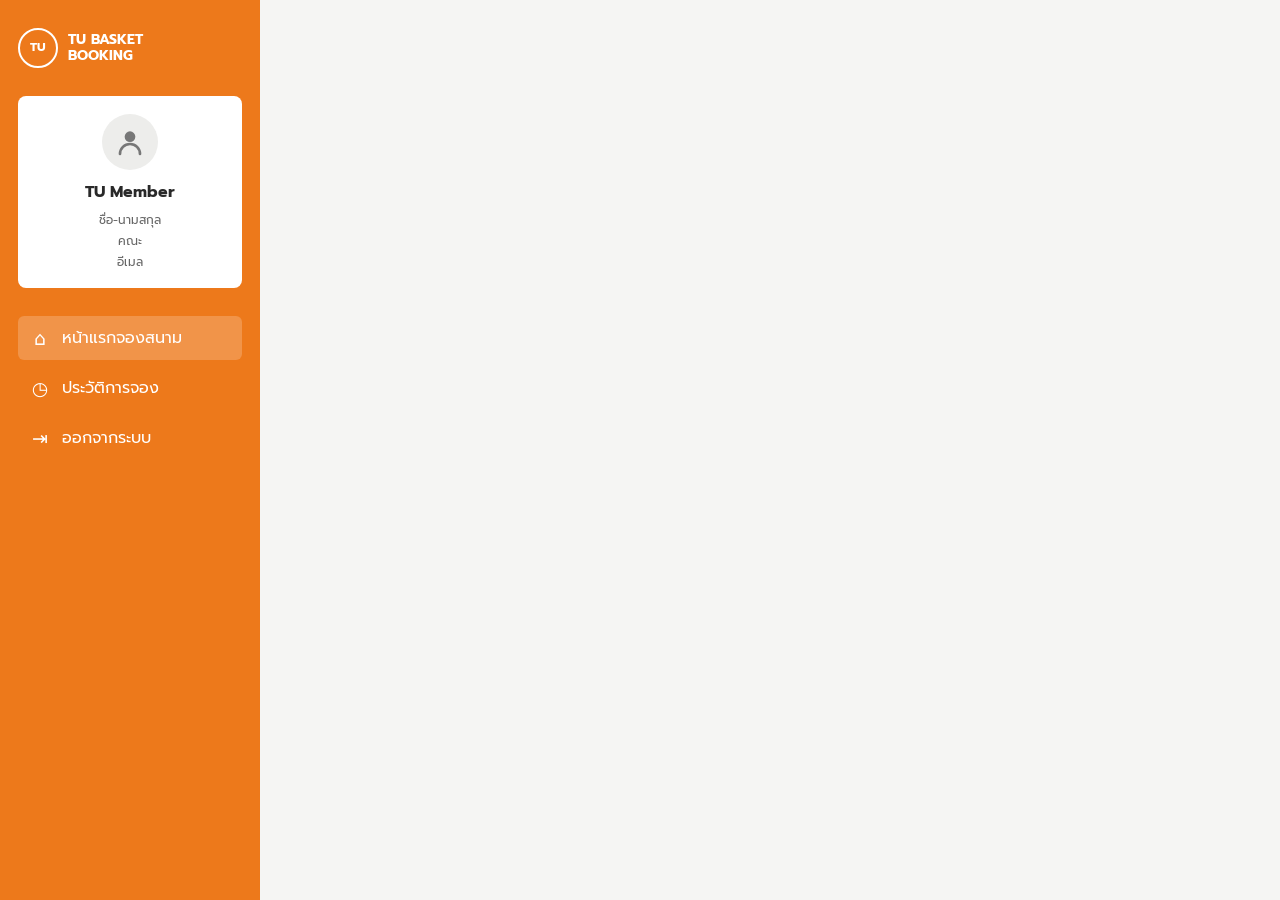
==== html/index.html @ 28d2dff8 "Merge pull request #1 from MunMun06/feature/history-page This adds the booking history page (ประวัติ" ====
<!doctype html>
<html lang="th">

<head>
    <meta charset="utf-8">
    <meta name="viewport" content="width=device-width, initial-scale=1">
    <title>TU Basket Booking</title>
    <link rel="preconnect" href="https://fonts.googleapis.com">
    <link rel="preconnect" href="https://fonts.gstatic.com" crossorigin>
    <link rel="stylesheet" href="https://fonts.googleapis.com/css2?family=Prompt:wght@400;500;600;700&display=swap">
    <link rel="stylesheet" href="../css/style.css">
</head>

<body>
    <div class="app-shell">
        <aside class="sidebar">
            <a class="sidebar-logo" href="index.html" aria-label="TU Basket Booking - หน้าแรก">
                <span class="sidebar-logo-mark" aria-hidden="true">TU</span>
                <span class="sidebar-logo-name">TU BASKET<br>BOOKING</span>
            </a>

            <section class="profile-card" aria-label="โปรไฟล์ผู้ใช้">
                <div class="profile-avatar" aria-hidden="true">
                    <svg viewBox="0 0 24 24" fill="none">
                        <path d="M12 12a4 4 0 1 0 0-8 4 4 0 0 0 0 8Z" fill="currentColor" />
                        <path d="M4.5 21a7.5 7.5 0 0 1 15 0" stroke="currentColor" stroke-width="2"
                            stroke-linecap="round" />
                    </svg>
                </div>
                <h2 class="profile-role">TU Member</h2>
                <p class="profile-detail" id="user-fullname">ชื่อ-นามสกุล</p>
                <p class="profile-detail" id="user-faculty">คณะ</p>
                <p class="profile-detail" id="user-email">อีเมล</p>
            </section>

            <nav class="sidebar-menu" aria-label="เมนูหลัก">
                <a class="menu-button is-active" href="index.html" aria-current="page">
                    <span class="menu-icon" aria-hidden="true">⌂</span>
                    <span>หน้าแรกจองสนาม</span>
                </a>
                <a class="menu-button" href="history.html">
                    <span class="menu-icon" aria-hidden="true">◷</span>
                    <span>ประวัติการจอง</span>
                </a>
                <button class="menu-button" type="button">
                    <span class="menu-icon" aria-hidden="true">⇥</span>
                    <span>ออกจากระบบ</span>
                </button>
            </nav>
        </aside>
        <main class="main-content"></main>
    </div>
</body>

</html>
---- css/style.css ----
:root {
    color-scheme: light;
    font-family: "Prompt", system-ui, sans-serif;
    --tu-orange: #ed791b;
    --page-background: #f5f5f3;
}

* {
    box-sizing: border-box;
}

body {
    min-height: 100vh;
    margin: 0;
    background: var(--page-background);
    font-family: "Prompt", system-ui, sans-serif;
}

.app-shell {
    display: grid;
    grid-template-columns: 260px minmax(0, 1fr);
    min-height: 100vh;
}

.sidebar {
    display: flex;
    flex-direction: column;
    gap: 28px;
    min-height: 100vh;
    padding: 28px 18px;
    background: var(--tu-orange);
    color: #fff;
}

.sidebar-logo {
    display: flex;
    align-items: center;
    gap: 10px;
    color: inherit;
    font-size: 14px;
    font-weight: 700;
    line-height: 1.15;
    text-decoration: none;
}

.sidebar-logo-mark {
    display: grid;
    width: 40px;
    aspect-ratio: 1;
    place-items: center;
    border: 2px solid currentColor;
    border-radius: 50%;
    font-size: 12px;
}

.profile-card {
    padding: 18px 14px;
    border-radius: 8px;
    background: #fff;
    color: #292929;
    text-align: center;
}

.profile-avatar {
    display: grid;
    width: 56px;
    aspect-ratio: 1;
    margin: 0 auto 10px;
    place-items: center;
    border-radius: 50%;
    background: #ededeb;
    color: #777;
}

.profile-avatar svg {
    width: 32px;
    height: 32px;
}

.profile-role {
    margin: 0 0 8px;
    font-size: 16px;
}

.profile-detail {
    margin: 4px 0 0;
    overflow-wrap: anywhere;
    color: #666;
    font-size: 12px;
    line-height: 1.4;
}

.sidebar-menu {
    display: grid;
    gap: 6px;
}

.menu-button {
    display: flex;
    align-items: center;
    gap: 12px;
    min-height: 44px;
    padding: 0 12px;
    border: 0;
    border-radius: 6px;
    background: transparent;
    color: inherit;
    font: inherit;
    text-align: left;
    text-decoration: none;
    cursor: pointer;
}

.menu-button:hover,
.menu-button.is-active {
    background: rgb(255 255 255 / 20%);
}

.menu-icon {
    display: grid;
    width: 20px;
    flex: 0 0 20px;
    place-items: center;
    font-size: 19px;
}

.main-content {
    min-width: 0;
    background: var(--page-background);
}
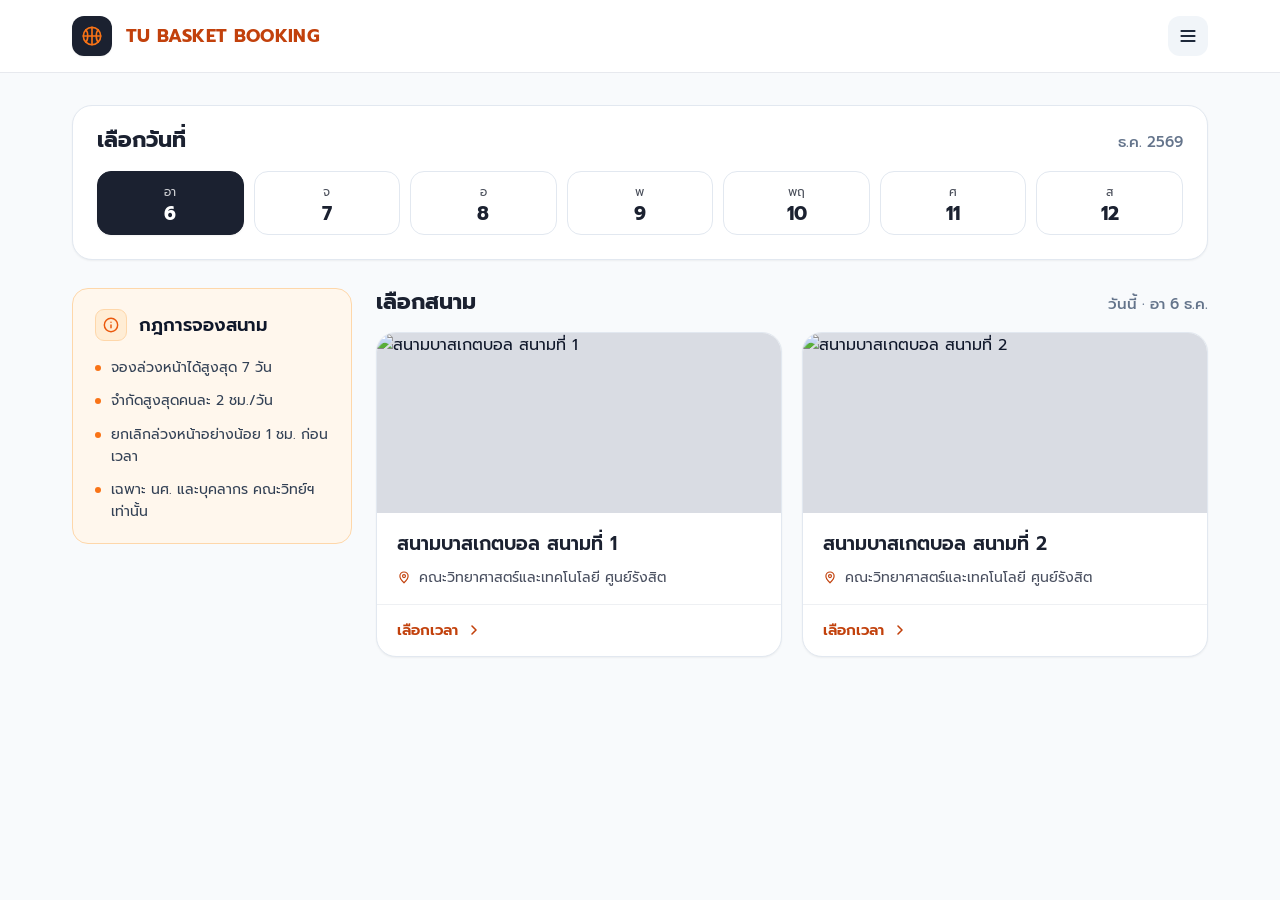
==== commit 2527ed40: "Merge pull request #3 from MunMun06/feature/index.html Feature/index.html" ====
--- a/html/index.html
+++ b/html/index.html
@@ -4,52 +4,264 @@
 <head>
     <meta charset="utf-8">
     <meta name="viewport" content="width=device-width, initial-scale=1">
-    <title>TU Basket Booking</title>
+    <title>จองสนาม - TU Basket Booking</title>
     <link rel="preconnect" href="https://fonts.googleapis.com">
     <link rel="preconnect" href="https://fonts.gstatic.com" crossorigin>
     <link rel="stylesheet" href="https://fonts.googleapis.com/css2?family=Prompt:wght@400;500;600;700&display=swap">
-    <link rel="stylesheet" href="../css/style.css">
+    <link rel="stylesheet" href="../css/base.css">
+    <link rel="stylesheet" href="../css/booking.css">
+    <script src="../js/menu.js" defer></script>
+    <script src="../js/booking.js" defer></script>
 </head>
 
 <body>
-    <div class="app-shell">
-        <aside class="sidebar">
-            <a class="sidebar-logo" href="index.html" aria-label="TU Basket Booking - หน้าแรก">
-                <span class="sidebar-logo-mark" aria-hidden="true">TU</span>
-                <span class="sidebar-logo-name">TU BASKET<br>BOOKING</span>
+    <header class="site-header">
+        <div class="site-header-inner">
+            <a class="brand" href="index.html" aria-label="TU Basket Booking - หน้าแรก">
+                <span class="brand-mark" aria-hidden="true">
+                    <svg width="22" height="22" viewBox="0 0 22 22" fill="none">
+                        <circle cx="11" cy="11" r="8.7" stroke="currentColor" stroke-width="1.65" />
+                        <path d="M2.3 11h17.4M11 2.3v17.4M4.9 4.9c2.4 2.2 2.4 10 0 12.2M17.1 4.9c-2.4 2.2-2.4 10 0 12.2"
+                            stroke="currentColor" stroke-width="1.65" stroke-linecap="round" />
+                    </svg>
+                </span>
+                <span class="brand-name">TU BASKET BOOKING</span>
             </a>
 
-            <section class="profile-card" aria-label="โปรไฟล์ผู้ใช้">
-                <div class="profile-avatar" aria-hidden="true">
-                    <svg viewBox="0 0 24 24" fill="none">
-                        <path d="M12 12a4 4 0 1 0 0-8 4 4 0 0 0 0 8Z" fill="currentColor" />
-                        <path d="M4.5 21a7.5 7.5 0 0 1 15 0" stroke="currentColor" stroke-width="2"
-                            stroke-linecap="round" />
-                    </svg>
-                </div>
-                <h2 class="profile-role">TU Member</h2>
-                <p class="profile-detail" id="user-fullname">ชื่อ-นามสกุล</p>
-                <p class="profile-detail" id="user-faculty">คณะ</p>
-                <p class="profile-detail" id="user-email">อีเมล</p>
+
+            <button class="menu-button" id="menu-button" type="button" aria-label="เปิดเมนู"
+                aria-controls="menu-drawer" aria-expanded="false">
+                <svg width="20" height="20" viewBox="0 0 20 20" fill="none" aria-hidden="true">
+                    <path d="M3.33333 5H16.6667M3.33333 10H16.6667M3.33333 15H16.6667" stroke="currentColor" stroke-width="1.83"
+                        stroke-linecap="round" stroke-linejoin="round" />
+                </svg>
+            </button>
+        </div>
+    </header>
+
+    <dialog class="menu-drawer" id="menu-drawer" aria-label="เมนู">
+        <div class="drawer-panel">
+            <div class="drawer-header">
+                <div class="drawer-header-row">
+                    <span class="member-badge">TU Member</span>
+                    <button class="drawer-close" id="drawer-close" type="button" aria-label="ปิดเมนู">
+                        <svg width="16" height="16" viewBox="0 0 16 16" fill="none" aria-hidden="true">
+                            <path d="M12 4L4 12M4 4L12 12" stroke="currentColor" stroke-width="1.67"
+                                stroke-linecap="round" />
+                        </svg>
+                    </button>
+                </div>
+                <div class="drawer-user">
+                    <h2 class="drawer-user-name" id="drawer-user-name"></h2>
+                    <span class="drawer-user-faculty">
+                        <svg width="10" height="10" viewBox="0 0 10 10" fill="currentColor" aria-hidden="true">
+                            <path
+                                d="M5.197 1.04C5.0712 0.986074 4.9288 0.986074 4.803 1.04L1.303 2.54C1.11862 2.61854 0.998959 2.79959 0.998959 3C0.998959 3.20041 1.11862 3.38146 1.303 3.46L2.625 4.0255C2.67407 3.97 2.73487 3.9261 2.803 3.897L4.803 3.04C4.96771 2.96659 5.15919 2.98756 5.30411 3.09488C5.44903 3.2022 5.52493 3.37924 5.50275 3.5582C5.48057 3.73716 5.36374 3.89031 5.197 3.959L3.8335 4.544L4.8035 4.9595C4.92915 5.01328 5.07135 5.01328 5.197 4.9595L8.697 3.4595C8.88075 3.38067 8.99987 3.19995 8.99987 3C8.99987 2.80005 8.88075 2.61933 8.697 2.5405L5.197 1.0405V1.04M1.655 4.6985L2.5 5.06V7.111C2.32688 7.07163 2.15157 7.04258 1.975 7.024C1.74021 6.99932 1.55468 6.81379 1.53 6.579C1.46424 5.94946 1.50652 5.31331 1.655 4.698V4.6985M4.65 8.2865C4.31201 7.95486 3.92393 7.67848 3.5 7.4675V5.489L4.409 5.879C4.78639 6.04078 5.21361 6.04078 5.591 5.879L8.345 4.6985C8.49435 5.31367 8.53664 5.94997 8.47 6.5795C8.44532 6.81429 8.25979 6.99982 8.025 7.0245C7.01626 7.13051 6.07327 7.5754 5.35 8.2865C5.15558 8.47707 4.84442 8.47707 4.65 8.2865V8.2865M3 9C3.27596 9 3.5 8.77596 3.5 8.5V7.4675C3.182 7.30951 2.8463 7.19 2.5 7.1115V8.5C2.5 8.77596 2.72404 9 3 9V9" />
+                        </svg>
+                        <span id="drawer-user-faculty"></span>
+                    </span>
+                    <span class="drawer-user-email">
+                        <svg width="12" height="12" viewBox="0 0 12 12" fill="none" aria-hidden="true">
+                            <path
+                                d="M8 6C8 4.89617 7.10383 4 6 4C4.89617 4 4 4.89617 4 6C4 7.10383 4.89617 8 6 8C7.10383 8 8 7.10383 8 6V6M8 6V6.75C8 7.43989 8.56011 8 9.25 8C9.93989 8 10.5 7.43989 10.5 6.75V6C10.5 3.51638 8.48362 1.5 6 1.5C3.51638 1.5 1.5 3.51638 1.5 6C1.5 8.48362 3.51638 10.5 6 10.5M8.25 9.897C7.56635 10.2931 6.7901 10.5013 6 10.5005"
+                                stroke="currentColor" stroke-linecap="round" stroke-linejoin="round" />
+                        </svg>
+                        <span id="drawer-user-email"></span>
+                    </span>
+                </div>
+            </div>
+
+            <nav class="drawer-nav" aria-label="เมนูหลัก">
+                <p class="drawer-nav-heading">เมนูหลัก</p>
+                <a class="drawer-link" href="index.html" aria-current="page">
+                    <span class="drawer-link-icon">
+                        <svg width="16" height="16" viewBox="0 0 16 16" fill="none" aria-hidden="true">
+                            <path d="M3.33333 2.66667H12.6667C13.4026 2.66667 14 3.26411 14 4V13.3333C14 14.0692 13.4026 14.6667 12.6667 14.6667H3.33333C2.59745 14.6667 2 14.0692 2 13.3333V4C2 3.26411 2.59745 2.66667 3.33333 2.66667V2.66667"
+                                stroke="currentColor" stroke-width="1.33" />
+                            <path d="M10.6667 1.33333V4M5.33333 1.33333V4M2 6.66667H14" stroke="currentColor" stroke-width="1.33" />
+                        </svg>
+                    </span>
+                    หน้าแรกจองสนาม
+                    <svg class="drawer-chevron" width="16" height="16" viewBox="0 0 16 16" fill="none" aria-hidden="true">
+                        <path d="M6 3.33333L10.6667 8L6 12.6667" stroke="currentColor" stroke-width="1.33"
+                            stroke-linecap="round" stroke-linejoin="round" />
+                    </svg>
+                </a>
+                <a class="drawer-link" href="history.html">
+                    <span class="drawer-link-icon">
+                        <svg width="16" height="16" viewBox="0 0 16 16" fill="none" aria-hidden="true">
+                            <path d="M8 5.33333V8L10 10M14 8C14 11.3115 11.3115 14 8 14C4.68851 14 2 11.3115 2 8C2 4.68851 4.68851 2 8 2C11.3115 2 14 4.68851 14 8L8 5.33333" stroke="currentColor"
+                                stroke-width="1.33" stroke-linecap="round" stroke-linejoin="round" />
+                        </svg>
+                    </span>
+                    ประวัติการจองสนาม
+                    <svg class="drawer-chevron" width="16" height="16" viewBox="0 0 16 16" fill="none" aria-hidden="true">
+                        <path d="M6 3.33333L10.6667 8L6 12.6667" stroke="currentColor" stroke-width="1.33"
+                            stroke-linecap="round" stroke-linejoin="round" />
+                    </svg>
+                </a>
+                <hr class="drawer-divider">
+                <!-- TODO: point at the logout endpoint once login is ready. -->
+                <a class="drawer-link is-danger" href="#">
+                    <span class="drawer-link-icon">
+                        <svg width="16" height="16" viewBox="0 0 16 16" fill="none" aria-hidden="true">
+                            <path
+                                d="M11.3333 10.6667L14 8M14 8L11.3333 5.33333M14 8H4.66667M8.66667 10.6667V11.3333C8.66667 12.4372 7.7705 13.3333 6.66667 13.3333H4C2.89617 13.3333 2 12.4372 2 11.3333V4.66667C2 3.56284 2.89617 2.66667 4 2.66667H6.66667C7.7705 2.66667 8.66667 3.56284 8.66667 4.66667V5.33333"
+                                stroke="currentColor" stroke-width="1.33" stroke-linecap="round"
+                                stroke-linejoin="round" />
+                        </svg>
+                    </span>
+                    ออกจากระบบ
+                    <svg class="drawer-chevron" width="16" height="16" viewBox="0 0 16 16" fill="none" aria-hidden="true">
+                        <path d="M6 3.33333L10.6667 8L6 12.6667" stroke="currentColor" stroke-width="1.33"
+                            stroke-linecap="round" stroke-linejoin="round" />
+                    </svg>
+                </a>
+            </nav>
+
+            <footer class="drawer-footer">
+                <span class="drawer-footer-place">
+                    <svg width="14" height="14" viewBox="0 0 14 14" fill="none" aria-hidden="true">
+                        <path d="M1.16667 7C1.16667 10.2195 3.7805 12.8333 7 12.8333C10.2195 12.8333 12.8333 10.2195 12.8333 7C12.8333 3.7805 10.2195 1.16667 7 1.16667C3.7805 1.16667 1.16667 3.7805 1.16667 7V7M4.66667 8.16667C4.66667 8.16667 5.54167 9.33333 7 9.33333C8.45833 9.33333 9.33333 8.16667 9.33333 8.16667M5.25 5.25H5.25583M8.75 5.25H8.75583"
+                            stroke="currentColor" stroke-width="1.17" />
+                    </svg>
+                    TU Sports Complex @ Rangsit
+                </span>
+                <span class="drawer-footer-version">TU Court Reservation v1.0 • Thammasat University</span>
+            </footer>
+        </div>
+    </dialog>
+
+    <main class="main-content">
+        <section class="date-picker" aria-labelledby="date-heading">
+            <div class="section-heading-row">
+                <h1 id="date-heading">เลือกวันที่</h1>
+                <span class="section-note" id="date-month"></span>
+            </div>
+            <div id="date-list" class="date-list" role="group" aria-label="เลือกวันที่"></div>
+        </section>
+
+        <div class="booking-layout">
+            <aside class="booking-rules" aria-labelledby="booking-rules-heading">
+                <div class="booking-rules-title">
+                    <span class="booking-rules-icon" aria-hidden="true">
+                        <svg width="16" height="16" viewBox="0 0 14 14" fill="none">
+                            <circle cx="7" cy="7" r="5.83" stroke="currentColor" stroke-width="1.28" />
+                            <path d="M7 9.33V7M7 4.67h.01" stroke="currentColor" stroke-width="1.28" stroke-linecap="round" />
+                        </svg>
+                    </span>
+                    <h2 id="booking-rules-heading">กฎการจองสนาม</h2>
+                </div>
+                <ul>
+                    <li>จองล่วงหน้าได้สูงสุด 7 วัน</li>
+                    <li>จำกัดสูงสุดคนละ 2 ชม./วัน</li>
+                    <li>ยกเลิกล่วงหน้าอย่างน้อย 1 ชม. ก่อนเวลา</li>
+                    <li>เฉพาะ นศ. และบุคลากร คณะวิทย์ฯ เท่านั้น</li>
+                </ul>
+            </aside>
+
+            <section class="court-section" aria-labelledby="court-heading">
+                <div class="section-heading-row">
+                    <h2 id="court-heading">เลือกสนาม</h2>
+                    <span class="section-note" id="court-date"></span>
+                </div>
+                <div class="court-grid">
+                    <article class="court-card">
+                        <img class="court-image"
+                            src="https://images.unsplash.com/photo-1546519638-68e109498ffc?auto=format&fit=crop&w=900&q=85"
+                            alt="สนามบาสเกตบอล สนามที่ 1" loading="lazy">
+                        <div class="court-details">
+                            <h3>สนามบาสเกตบอล สนามที่ 1</h3>
+                            <p class="court-place">
+                                <svg width="14" height="14" viewBox="0 0 14 14" fill="none" aria-hidden="true">
+                                    <path d="M7 12.8S2.9 9.2 2.9 6.1a4.1 4.1 0 0 1 8.2 0c0 3.1-4.1 6.7-4.1 6.7Z" stroke="currentColor" stroke-width="1.17" stroke-linejoin="round" />
+                                    <circle cx="7" cy="6.1" r="1.46" stroke="currentColor" stroke-width="1.17" />
+                                </svg>
+                                คณะวิทยาศาสตร์และเทคโนโลยี ศูนย์รังสิต
+                            </p>
+                        </div>
+                        <button class="btn-select-court" type="button" data-court="court-1">
+                            เลือกเวลา
+                            <svg width="16" height="16" viewBox="0 0 16 16" fill="none" aria-hidden="true">
+                                <path d="m6 4 4 4-4 4" stroke="currentColor" stroke-width="1.6" stroke-linecap="round" stroke-linejoin="round" />
+                            </svg>
+                        </button>
+                    </article>
+                    <article class="court-card">
+                        <img class="court-image"
+                            src="https://images.unsplash.com/photo-1504450758481-7338eba7524a?auto=format&fit=crop&w=900&q=85"
+                            alt="สนามบาสเกตบอล สนามที่ 2" loading="lazy">
+                        <div class="court-details">
+                            <h3>สนามบาสเกตบอล สนามที่ 2</h3>
+                            <p class="court-place">
+                                <svg width="14" height="14" viewBox="0 0 14 14" fill="none" aria-hidden="true">
+                                    <path d="M7 12.8S2.9 9.2 2.9 6.1a4.1 4.1 0 0 1 8.2 0c0 3.1-4.1 6.7-4.1 6.7Z" stroke="currentColor" stroke-width="1.17" stroke-linejoin="round" />
+                                    <circle cx="7" cy="6.1" r="1.46" stroke="currentColor" stroke-width="1.17" />
+                                </svg>
+                                คณะวิทยาศาสตร์และเทคโนโลยี ศูนย์รังสิต
+                            </p>
+                        </div>
+                        <button class="btn-select-court" type="button" data-court="court-2">
+                            เลือกเวลา
+                            <svg width="16" height="16" viewBox="0 0 16 16" fill="none" aria-hidden="true">
+                                <path d="m6 4 4 4-4 4" stroke="currentColor" stroke-width="1.6" stroke-linecap="round" stroke-linejoin="round" />
+                            </svg>
+                        </button>
+                    </article>
+                </div>
             </section>
-
-            <nav class="sidebar-menu" aria-label="เมนูหลัก">
-                <a class="menu-button is-active" href="index.html" aria-current="page">
-                    <span class="menu-icon" aria-hidden="true">⌂</span>
-                    <span>หน้าแรกจองสนาม</span>
-                </a>
-                <a class="menu-button" href="history.html">
-                    <span class="menu-icon" aria-hidden="true">◷</span>
-                    <span>ประวัติการจอง</span>
-                </a>
-                <button class="menu-button" type="button">
-                    <span class="menu-icon" aria-hidden="true">⇥</span>
-                    <span>ออกจากระบบ</span>
-                </button>
-            </nav>
-        </aside>
-        <main class="main-content"></main>
-    </div>
+        </div>
+    </main>
+
+    <dialog class="booking-modal" id="booking-modal" aria-labelledby="modal-court-name">
+        <header class="booking-modal-header">
+            <div>
+                <h2 class="modal-court-name" id="modal-court-name"></h2>
+                <p class="modal-date">
+                    <svg width="14" height="14" viewBox="0 0 14 14" fill="none" aria-hidden="true">
+                        <path d="M3.5 2.67h7c.8 0 1.46.65 1.46 1.45v6.13c0 .8-.65 1.46-1.46 1.46h-7c-.8 0-1.46-.65-1.46-1.46V4.12c0-.8.65-1.45 1.46-1.45ZM2.04 5.58h9.92M4.67 1.5v2.33M9.33 1.5v2.33" stroke="currentColor" stroke-width="1.17" stroke-linecap="round" stroke-linejoin="round" />
+                    </svg>
+                    <span id="modal-booking-date"></span>
+                </p>
+            </div>
+            <button class="modal-close" id="modal-close" type="button" aria-label="ปิด">
+                <svg width="18" height="18" viewBox="0 0 18 18" fill="none" aria-hidden="true">
+                    <path d="m4.5 4.5 9 9M13.5 4.5l-9 9" stroke="currentColor" stroke-width="1.8" stroke-linecap="round" />
+                </svg>
+            </button>
+        </header>
+
+        <div class="booking-modal-body">
+            <section class="slot-picker" aria-labelledby="slot-heading">
+                <div class="slot-picker-heading">
+                    <div class="section-heading-row">
+                        <h3 id="slot-heading">เลือกช่วงเวลา</h3>
+                        <span class="section-note">เปิด 08:00 – 19:00</span>
+                    </div>
+                    <p class="modal-instruction">แตะช่วงว่างเพื่อเลือก แตะซ้ำเพื่อยกเลิก เลือกได้รวมไม่เกิน 2 ชม./วัน</p>
+                </div>
+                <div class="timeline-scroll" id="timeline-scroll" tabindex="0" aria-label="ช่วงเวลา 08:00 – 19:00">
+                    <div class="timeline" id="time-slots" role="group" aria-label="เลือกช่วงเวลา"></div>
+                </div>
+            </section>
+
+            <aside class="time-summary" aria-label="เวลาที่เลือก">
+                <div class="summary-block">
+                    <span class="summary-label">เวลาที่เลือก</span>
+                    <strong class="summary-value" id="time-summary">ยังไม่ได้เลือก</strong>
+                </div>
+                <div class="quota">
+                    <div class="quota-row">
+                        <span id="quota-label">ใช้โควตาวันนี้</span>
+                        <strong id="quota-value">0/2 ชม.</strong>
+                    </div>
+                    <div class="quota-bar" id="quota-bar" aria-hidden="true"><span></span><span></span></div>
+                </div>
+                <p class="booking-message" id="booking-message" role="alert" hidden></p>
+                <button class="btn-confirm-booking" id="confirm-booking" type="button">ยืนยันการจอง</button>
+            </aside>
+        </div>
+    </dialog>
 </body>
 
-</html>+</html>
--- a/css/base.css
+++ b/css/base.css
@@ -0,0 +1,490 @@
+/* Shared by every page: colors, font, header and menu drawer. */
+
+:root {
+    color-scheme: light;
+    --font-family: "Prompt", system-ui, sans-serif;
+    --accent: #ea580c;
+    --accent-strong: #c2410c;
+    --accent-soft: #fff7ed;
+    --ink: #0f172a;
+    --ink-heading: #1b2130;
+    --text: #334155;
+    --text-muted: #64748b;
+    --text-subtle: #4a5060;
+    --icon-muted: #94a3b8;
+    --line: #e2e8f0;
+    --line-strong: #cbd5e1;
+    --surface: #ffffff;
+    --surface-muted: #f8fafc;
+    --page-background: #f8fafc;
+    --success: #047857;
+    --danger: #b91c1c;
+}
+
+* {
+    box-sizing: border-box;
+}
+
+[hidden] {
+    display: none !important;
+}
+
+body {
+    min-height: 100vh;
+    margin: 0;
+    background: var(--page-background);
+    color: var(--ink);
+    font-family: var(--font-family);
+}
+
+a {
+    color: var(--text);
+    text-decoration: none;
+}
+
+a:hover {
+    color: var(--accent-strong);
+}
+
+button {
+    font-family: inherit;
+    cursor: pointer;
+}
+
+/* Header */
+
+.site-header {
+    border-bottom: 1px solid #e7e9ee;
+    background: var(--surface);
+}
+
+.site-header-inner {
+    display: flex;
+    flex-wrap: wrap;
+    align-items: center;
+    justify-content: space-between;
+    gap: 16px;
+    max-width: 1200px;
+    margin: 0 auto;
+    padding: 16px 32px;
+}
+
+.brand {
+    display: flex;
+    align-items: center;
+    gap: 14px;
+}
+
+.brand-mark {
+    display: flex;
+    width: 40px;
+    height: 40px;
+    align-items: center;
+    justify-content: center;
+    border-radius: 12px;
+    background: var(--ink-heading);
+    box-shadow: 0 1px 2px rgb(0 0 0 / 5%);
+    color: #f97316;
+}
+
+.brand-name {
+    color: var(--accent-strong);
+    font-size: 18px;
+    font-weight: 700;
+    letter-spacing: 0.02em;
+}
+
+.menu-button {
+    display: flex;
+    width: 40px;
+    height: 40px;
+    flex: 0 0 auto;
+    align-items: center;
+    justify-content: center;
+    border: 0;
+    border-radius: 12px;
+    background: #f1f5f9;
+    color: #1e293b;
+}
+
+.menu-button:hover {
+    background: var(--line);
+}
+
+/* Menu drawer (opened from the header's hamburger button) */
+
+.menu-drawer {
+    width: min(310px, 100%);
+    max-width: none;
+    height: 100%;
+    max-height: none;
+    margin: 0 0 0 auto;
+    padding: 0;
+    border: 0;
+    border-radius: 28px 0 0 28px;
+    background: var(--surface);
+    box-shadow: -16px 0 36px rgb(15 23 42 / 22%);
+    color: var(--ink);
+}
+
+.menu-drawer::backdrop {
+    background: rgb(68 68 68 / 60%);
+}
+
+.drawer-panel {
+    display: flex;
+    height: 100%;
+    flex-direction: column;
+}
+
+.drawer-header {
+    display: flex;
+    flex-direction: column;
+    gap: 14px;
+    padding: 20px 24px;
+    border-bottom: 1px solid #f1f5f9;
+    background: linear-gradient(rgb(248 250 252 / 80%), #fff);
+}
+
+.drawer-header-row {
+    display: flex;
+    align-items: center;
+    justify-content: space-between;
+}
+
+.member-badge {
+    display: inline-flex;
+    height: 22.5px;
+    align-items: center;
+    gap: 6px;
+    padding: 0 10px;
+    border: 1px solid rgb(254 215 170 / 60%);
+    border-radius: 999px;
+    background: var(--accent-soft);
+    color: var(--accent);
+    font-size: 11px;
+    font-weight: 700;
+}
+
+.member-badge::before {
+    width: 6px;
+    height: 6px;
+    border-radius: 999px;
+    background: #f97316;
+    content: "";
+}
+
+.drawer-close {
+    display: flex;
+    width: 32px;
+    height: 32px;
+    align-items: center;
+    justify-content: center;
+    border: 0;
+    border-radius: 999px;
+    background: #f1f5f9;
+    color: var(--text-muted);
+}
+
+.drawer-user {
+    display: flex;
+    flex-direction: column;
+    align-items: flex-start;
+    gap: 5px;
+    padding-top: 2px;
+}
+
+.drawer-user-name {
+    margin: 0;
+    font-size: 15px;
+    font-weight: 700;
+    letter-spacing: -0.025em;
+    line-height: 1.5;
+}
+
+.drawer-user-faculty {
+    display: inline-flex;
+    max-width: 100%;
+    align-items: center;
+    gap: 4px;
+    padding: 2px 8px;
+    border: 1px solid rgb(219 234 254 / 70%);
+    border-radius: 6px;
+    background: #eff6ff;
+    color: #1d4ed8;
+    font-size: 10px;
+    font-weight: 500;
+}
+
+.drawer-user-faculty svg {
+    color: #2563eb;
+}
+
+.drawer-user-email {
+    display: flex;
+    align-items: center;
+    gap: 4px;
+    color: var(--text-muted);
+    font-family: ui-monospace, "Liberation Mono", monospace;
+    font-size: 11px;
+    letter-spacing: -0.025em;
+}
+
+.drawer-user-email svg {
+    color: var(--icon-muted);
+}
+
+.drawer-nav {
+    display: flex;
+    min-height: 0;
+    flex: 1;
+    flex-direction: column;
+    gap: 6px;
+    padding: 16px;
+    overflow-y: auto;
+}
+
+.drawer-nav-heading {
+    margin: 0;
+    padding: 4px 12px 0;
+    color: var(--icon-muted);
+    font-size: 10px;
+    font-weight: 700;
+    letter-spacing: 0.05em;
+}
+
+.drawer-link {
+    display: flex;
+    align-items: center;
+    gap: 12px;
+    padding: 12px 14px;
+    border-radius: 16px;
+    color: #1e293b;
+    font-size: 13px;
+    font-weight: 600;
+}
+
+.drawer-chevron {
+    margin-left: auto;
+    color: var(--line-strong);
+}
+
+.drawer-link:hover {
+    background: var(--surface-muted);
+    color: #1e293b;
+}
+
+.drawer-link[aria-current="page"] {
+    background: var(--accent-soft);
+    color: var(--accent-strong);
+}
+
+.drawer-link[aria-current="page"] .drawer-link-icon {
+    background: #ffedd5;
+    color: var(--accent);
+}
+
+.drawer-link-icon {
+    display: flex;
+    width: 36px;
+    height: 36px;
+    align-items: center;
+    justify-content: center;
+    border-radius: 12px;
+    background: #f1f5f9;
+    color: #475569;
+}
+
+.drawer-link.is-danger {
+    color: #dc2626;
+    font-weight: 700;
+}
+
+.drawer-link.is-danger .drawer-chevron {
+    color: #fca5a5;
+}
+
+.drawer-link.is-danger .drawer-link-icon {
+    background: #fef2f2;
+    color: #ef4444;
+}
+
+.drawer-divider {
+    width: 100%;
+    margin: 8px 0;
+    border: 0;
+    border-top: 1px solid #f1f5f9;
+}
+
+.drawer-footer {
+    display: flex;
+    flex-direction: column;
+    align-items: center;
+    gap: 4px;
+    padding: 16px 24px;
+    border-top: 1px solid rgb(241 245 249 / 80%);
+    background: var(--surface-muted);
+    text-align: center;
+}
+
+.drawer-footer-place {
+    display: flex;
+    align-items: center;
+    gap: 6px;
+    color: var(--text-muted);
+    font-size: 11px;
+    font-weight: 600;
+}
+
+.drawer-footer-place svg {
+    color: #f97316;
+}
+
+.drawer-footer-version {
+    color: var(--icon-muted);
+    font-size: 10px;
+    font-weight: 500;
+    letter-spacing: -0.025em;
+}
+
+@media (max-width: 768px) {
+    .site-header-inner {
+        flex-wrap: nowrap;
+        gap: 12px;
+        padding: 14px 20px;
+    }
+
+    .brand {
+        min-width: 0;
+        flex: 1;
+        gap: 12px;
+    }
+
+    .brand-name {
+        font-size: 14px;
+        letter-spacing: 0.04em;
+    }
+}
+
+/* Desktop drawer: wider, with bigger type, from the "เมนู (แฮมเบอร์เกอร์) — Desktop" design. */
+@media (min-width: 769px) {
+    .menu-drawer {
+        width: 420px;
+    }
+
+    .menu-drawer::backdrop {
+        background: rgb(27 33 48 / 55%);
+    }
+
+    .drawer-header {
+        padding: 28px 28px 24px;
+    }
+
+    .member-badge {
+        height: 26px;
+        gap: 8px;
+        padding: 0 12px;
+        font-size: 13px;
+        font-weight: 600;
+    }
+
+    .drawer-close {
+        width: 40px;
+        height: 40px;
+    }
+
+    .drawer-user {
+        gap: 14px;
+        padding-top: 4px;
+    }
+
+    .drawer-user-name {
+        font-size: 26px;
+        letter-spacing: 0;
+        line-height: 1.3;
+    }
+
+    .drawer-user-faculty {
+        gap: 8px;
+        padding: 4px 12px;
+        border-radius: 8px;
+        font-size: 13px;
+    }
+
+    .drawer-user-faculty svg {
+        width: 16px;
+        height: 16px;
+    }
+
+    .drawer-user-email {
+        gap: 8px;
+        font-family: inherit;
+        font-size: 14px;
+        letter-spacing: 0;
+    }
+
+    .drawer-user-email svg {
+        width: 14px;
+        height: 14px;
+    }
+
+    .drawer-nav {
+        gap: 4px;
+        padding: 24px 16px 0;
+    }
+
+    .drawer-nav-heading {
+        padding: 0 12px 8px;
+        font-size: 13px;
+        font-weight: 500;
+        letter-spacing: 0;
+    }
+
+    .drawer-link {
+        min-height: 64px;
+        gap: 14px;
+        padding: 0 12px;
+        font-size: 16px;
+        font-weight: 500;
+    }
+
+    .drawer-link.is-danger {
+        font-weight: 600;
+    }
+
+    .drawer-link-icon {
+        width: 40px;
+        height: 40px;
+    }
+
+    .drawer-link-icon svg {
+        width: 18px;
+        height: 18px;
+    }
+
+    .drawer-divider {
+        width: auto;
+        margin: 16px 12px;
+    }
+
+    .drawer-footer {
+        gap: 6px;
+        padding: 20px 24px 24px;
+    }
+
+    .drawer-footer-place {
+        gap: 8px;
+        font-size: 14px;
+        font-weight: 500;
+    }
+
+    .drawer-footer-place svg {
+        width: 16px;
+        height: 16px;
+    }
+
+    .drawer-footer-version {
+        font-size: 12px;
+        letter-spacing: 0;
+    }
+}
--- a/css/booking.css
+++ b/css/booking.css
@@ -0,0 +1,698 @@
+/* Booking page. Colors, font, header and menu come from base.css. */
+
+.main-content {
+    display: flex;
+    max-width: 1200px;
+    flex-direction: column;
+    gap: 28px;
+    margin: 0 auto;
+    padding: 32px 32px 64px;
+}
+
+.section-heading-row {
+    display: flex;
+    align-items: baseline;
+    justify-content: space-between;
+    gap: 12px;
+}
+
+.date-picker h1,
+.court-section h2,
+.slot-picker h3 {
+    margin: 0;
+    color: var(--ink-heading);
+    font-size: 22px;
+    font-weight: 700;
+    line-height: 1.3;
+}
+
+.section-note {
+    color: var(--text-muted);
+    font-size: 15px;
+    font-weight: 500;
+}
+
+/* Date picker */
+
+.date-picker {
+    display: flex;
+    flex-direction: column;
+    gap: 16px;
+    padding: 20px 24px 24px;
+    border: 1px solid var(--line);
+    border-radius: 20px;
+    background: var(--surface);
+    box-shadow: 0 1px 2px rgb(0 0 0 / 5%);
+}
+
+.date-list {
+    display: grid;
+    grid-template-columns: repeat(7, minmax(0, 1fr));
+    gap: 10px;
+}
+
+.date-button {
+    display: flex;
+    min-width: 0;
+    height: 64px;
+    flex-direction: column;
+    align-items: center;
+    justify-content: center;
+    gap: 3px;
+    border: 1px solid var(--line);
+    border-radius: 14px;
+    background: var(--surface);
+    color: var(--ink-heading);
+    transition: border-color 140ms ease, transform 140ms ease;
+}
+
+.date-button:hover {
+    transform: translateY(-1px);
+    border-color: var(--icon-muted);
+}
+
+.date-button.is-selected {
+    border-color: var(--ink-heading);
+    background: var(--ink-heading);
+    box-shadow: 0 1px 2px rgb(0 0 0 / 5%);
+    color: #fff;
+}
+
+.date-weekday {
+    font-size: 12px;
+    opacity: 0.8;
+}
+
+.date-number {
+    font-size: 19px;
+    font-weight: 700;
+    line-height: 1;
+}
+
+/* Rules on the left, courts on the right */
+
+.booking-layout {
+    display: flex;
+    flex-wrap: wrap;
+    align-items: flex-start;
+    gap: 24px;
+}
+
+.booking-rules {
+    display: flex;
+    min-width: 0;
+    max-width: 320px;
+    flex: 1 1 280px;
+    flex-direction: column;
+    gap: 16px;
+    padding: 20px 22px;
+    border: 1px solid #fed7aa;
+    border-radius: 16px;
+    background: var(--accent-soft);
+}
+
+.booking-rules-title {
+    display: flex;
+    align-items: center;
+    gap: 12px;
+}
+
+.booking-rules-icon {
+    display: flex;
+    width: 32px;
+    height: 32px;
+    flex: 0 0 auto;
+    align-items: center;
+    justify-content: center;
+    border: 1px solid #fed7aa;
+    border-radius: 9px;
+    background: #ffedd5;
+    color: var(--accent);
+}
+
+.booking-rules h2 {
+    margin: 0;
+    color: var(--ink);
+    font-size: 18px;
+    font-weight: 600;
+}
+
+.booking-rules ul {
+    display: flex;
+    flex-direction: column;
+    gap: 12px;
+    margin: 0;
+    padding: 0;
+    color: var(--text);
+    font-size: 14px;
+    line-height: 1.55;
+    list-style: none;
+}
+
+.booking-rules li {
+    display: flex;
+    gap: 10px;
+}
+
+.booking-rules li::before {
+    width: 6px;
+    height: 6px;
+    flex: 0 0 auto;
+    margin-top: 8px;
+    border-radius: 3px;
+    background: #f97316;
+    content: "";
+}
+
+/* Courts */
+
+.court-section {
+    display: flex;
+    min-width: 0;
+    flex: 999 1 560px;
+    flex-direction: column;
+    gap: 16px;
+}
+
+.court-grid {
+    display: grid;
+    grid-template-columns: repeat(auto-fill, minmax(280px, 1fr));
+    gap: 20px;
+}
+
+.court-card {
+    display: flex;
+    overflow: hidden;
+    flex-direction: column;
+    border: 1px solid var(--line);
+    border-radius: 20px;
+    background: var(--surface);
+    box-shadow: 0 1px 2px rgb(0 0 0 / 5%);
+    transition: box-shadow 160ms ease, transform 160ms ease;
+}
+
+.court-card:hover {
+    transform: translateY(-2px);
+    box-shadow: 0 9px 22px rgb(15 23 42 / 9%);
+}
+
+.court-image {
+    display: block;
+    width: 100%;
+    height: 180px;
+    background: #d9dce3;
+    object-fit: cover;
+}
+
+.court-details {
+    display: flex;
+    flex-direction: column;
+    gap: 10px;
+    padding: 18px 20px 0;
+}
+
+.court-details h3 {
+    margin: 0;
+    color: var(--ink-heading);
+    font-size: 19px;
+    font-weight: 600;
+    line-height: 1.35;
+}
+
+.court-place {
+    display: flex;
+    align-items: center;
+    gap: 8px;
+    margin: 0;
+    color: var(--text-subtle);
+    font-size: 14px;
+}
+
+.court-place svg {
+    flex: 0 0 auto;
+    color: var(--accent-strong);
+}
+
+.btn-select-court {
+    display: flex;
+    min-height: 52px;
+    align-items: center;
+    gap: 8px;
+    margin-top: 16px;
+    padding: 0 20px;
+    border: 0;
+    border-top: 1px solid #eef0f3;
+    background: transparent;
+    color: var(--accent-strong);
+    font-size: 15px;
+    font-weight: 600;
+    text-align: left;
+}
+
+.btn-select-court:hover {
+    background: var(--accent-soft);
+    color: #9a3412;
+}
+
+/* Time picker popup */
+
+.booking-modal {
+    width: min(960px, calc(100% - 32px));
+    max-width: none;
+    max-height: calc(100% - 32px);
+    padding: 0;
+    overflow: hidden;
+    border: 0;
+    border-radius: 28px;
+    background: var(--surface);
+    box-shadow: 0 25px 50px -12px rgb(0 0 0 / 25%);
+    color: var(--ink-heading);
+}
+
+.booking-modal[open] {
+    display: flex;
+    flex-direction: column;
+}
+
+.booking-modal::backdrop {
+    background: rgb(27 33 48 / 55%);
+}
+
+.booking-modal-header {
+    display: flex;
+    align-items: center;
+    justify-content: space-between;
+    gap: 16px;
+    padding: 24px 28px;
+    border-bottom: 1px solid #eef0f3;
+}
+
+.modal-court-name {
+    margin: 0;
+    font-size: 24px;
+    font-weight: 700;
+    line-height: 1.3;
+}
+
+.modal-date {
+    display: flex;
+    align-items: center;
+    gap: 8px;
+    margin: 4px 0 0;
+    color: var(--text-muted);
+    font-size: 15px;
+}
+
+.modal-close {
+    display: flex;
+    width: 44px;
+    height: 44px;
+    flex: 0 0 auto;
+    align-items: center;
+    justify-content: center;
+    border: 0;
+    border-radius: 22px;
+    background: #f1f2f5;
+    color: var(--ink-heading);
+}
+
+.modal-close:hover {
+    background: var(--line);
+}
+
+.booking-modal-body {
+    display: flex;
+    min-height: 0;
+    align-items: stretch;
+}
+
+.slot-picker {
+    display: flex;
+    min-width: 0;
+    flex: 1 1 auto;
+    flex-direction: column;
+    gap: 16px;
+    padding: 24px 28px 28px;
+}
+
+.slot-picker h3 {
+    font-size: 20px;
+}
+
+.slot-picker .section-note,
+.modal-instruction {
+    font-size: 13px;
+}
+
+.modal-instruction {
+    margin: 4px 0 0;
+    color: var(--text-muted);
+}
+
+.timeline-scroll {
+    height: 404px;
+    margin-right: -12px;
+    padding: 8px 12px 8px 0;
+    overflow-y: auto;
+    overscroll-behavior: contain;
+    border-top: 1px solid #eef0f3;
+    border-bottom: 1px solid #eef0f3;
+}
+
+/* One hour = 64px. booking.js sets each slot's top and height. */
+.timeline {
+    position: relative;
+}
+
+.timeline-line {
+    position: absolute;
+    right: 0;
+    left: 0;
+    display: flex;
+    align-items: center;
+    gap: 12px;
+    margin-top: 10px;
+    transform: translateY(-50%);
+}
+
+.timeline-line span {
+    width: 48px;
+    color: var(--text-subtle);
+    font-size: 14px;
+    font-weight: 500;
+}
+
+.timeline-line::after {
+    height: 1px;
+    flex: 1;
+    background: var(--line);
+    content: "";
+}
+
+.time-slot {
+    position: absolute;
+    right: 0;
+    left: 72px;
+    display: flex;
+    align-items: center;
+    gap: 16px;
+    padding: 0 12px 0 20px;
+    border-radius: 16px;
+    text-align: left;
+}
+
+.time-slot.is-free {
+    border: 1px dashed #f97316;
+    background: var(--accent-soft);
+}
+
+.time-slot.is-free:hover {
+    background: #ffedd5;
+}
+
+.time-slot.is-booked {
+    justify-content: space-between;
+    padding: 0 20px;
+    border: 1px solid #e5e7eb;
+    background: repeating-linear-gradient(135deg, #f1f2f5 0 8px, #e9ebef 8px 16px);
+}
+
+.time-slot.is-selected {
+    padding: 0 20px;
+    border: 1px solid var(--accent-strong);
+    background: var(--accent);
+    box-shadow: 0 10px 24px rgb(234 88 12 / 32%);
+    color: #fff;
+}
+
+.slot-status {
+    font-size: 16px;
+    font-weight: 600;
+}
+
+.is-free .slot-status {
+    color: var(--ink-heading);
+}
+
+.is-booked .slot-status {
+    color: var(--text-subtle);
+}
+
+.slot-range {
+    flex: 1;
+    color: #9a3412;
+    font-size: 14px;
+    font-weight: 500;
+}
+
+.is-booked .slot-range {
+    flex: 0 0 auto;
+    color: var(--text-muted);
+    font-weight: 400;
+}
+
+.slot-icon {
+    display: flex;
+    width: 32px;
+    height: 32px;
+    flex: 0 0 auto;
+    align-items: center;
+    justify-content: center;
+    border: 1px solid #f97316;
+    border-radius: 16px;
+    background: var(--surface);
+    color: var(--accent-strong);
+}
+
+.is-selected .slot-icon {
+    width: 36px;
+    height: 36px;
+    border: 0;
+    border-radius: 18px;
+}
+
+/* Each picked hour is one 56px block, so its text stays on one line. */
+.slot-selected-text {
+    display: flex;
+    flex: 1;
+    align-items: baseline;
+    gap: 12px;
+}
+
+.slot-selected-range {
+    font-size: 18px;
+    font-weight: 700;
+    line-height: 1.2;
+}
+
+.slot-selected-detail {
+    font-size: 14px;
+    opacity: 0.9;
+}
+
+/* Summary on the right */
+
+.time-summary {
+    display: flex;
+    flex: 0 0 320px;
+    flex-direction: column;
+    gap: 20px;
+    padding: 28px;
+    border-left: 1px solid #eef0f3;
+    background: #f8f9fb;
+}
+
+.summary-block {
+    display: flex;
+    flex-direction: column;
+    gap: 6px;
+}
+
+.summary-label,
+.quota-row {
+    color: var(--text-muted);
+    font-size: 14px;
+    font-weight: 500;
+}
+
+.summary-value {
+    color: var(--ink-heading);
+    font-size: 32px;
+    font-weight: 700;
+    line-height: 1.2;
+}
+
+.summary-value.is-empty {
+    color: var(--icon-muted);
+    font-size: 20px;
+}
+
+/* Separate times are listed one per line. */
+.summary-range {
+    display: block;
+}
+
+.summary-value.is-multiple {
+    font-size: 26px;
+}
+
+.quota {
+    display: flex;
+    flex-direction: column;
+    gap: 8px;
+}
+
+.quota-row {
+    display: flex;
+    align-items: center;
+    justify-content: space-between;
+}
+
+.quota-row strong {
+    color: var(--ink-heading);
+    font-weight: 600;
+}
+
+.quota-bar {
+    display: grid;
+    grid-template-columns: repeat(2, minmax(0, 1fr));
+    gap: 4px;
+}
+
+.quota-bar span {
+    height: 6px;
+    border-radius: 3px;
+    background: var(--line);
+}
+
+.quota-bar span.is-used {
+    background: var(--accent);
+}
+
+.booking-message {
+    margin: 0;
+    padding: 11px 12px;
+    border-radius: 12px;
+    font-size: 14px;
+    line-height: 1.5;
+}
+
+.booking-message.is-error {
+    border: 1px solid #fecaca;
+    background: #fef2f2;
+    color: var(--danger);
+}
+
+.booking-message.is-success {
+    border: 1px solid #a7f3d0;
+    background: #ecfdf5;
+    color: var(--success);
+}
+
+.btn-confirm-booking {
+    height: 56px;
+    margin-top: auto;
+    border: 0;
+    border-radius: 16px;
+    background: var(--accent);
+    box-shadow: 0 8px 20px rgb(234 88 12 / 30%);
+    color: #fff;
+    font-size: 18px;
+    font-weight: 600;
+}
+
+.btn-confirm-booking:hover:not(:disabled) {
+    background: var(--accent-strong);
+}
+
+.btn-confirm-booking:disabled {
+    opacity: 0.6;
+    cursor: not-allowed;
+}
+
+@media (max-width: 768px) {
+    .main-content {
+        gap: 20px;
+        padding: 16px 20px 32px;
+    }
+
+    .date-picker {
+        padding: 16px;
+    }
+
+    .date-list {
+        gap: 6px;
+    }
+
+    .date-button {
+        height: 58px;
+        border-radius: 12px;
+    }
+
+    .booking-rules {
+        max-width: none;
+    }
+
+    /* Popup: summary moves under the timeline. */
+    .booking-modal {
+        width: calc(100% - 16px);
+        max-height: calc(100% - 16px);
+        border-radius: 22px;
+    }
+
+    .booking-modal-header {
+        padding: 18px 20px;
+    }
+
+    .modal-court-name {
+        font-size: 19px;
+    }
+
+    .booking-modal-body {
+        flex-direction: column;
+        overflow-y: auto;
+    }
+
+    .slot-picker {
+        padding: 18px 20px;
+    }
+
+    .timeline-scroll {
+        height: 320px;
+    }
+
+    .time-slot {
+        left: 60px;
+        gap: 10px;
+    }
+
+    .timeline-line span {
+        width: 44px;
+        font-size: 13px;
+    }
+
+    .time-summary {
+        flex: 0 0 auto;
+        gap: 14px;
+        padding: 18px 20px 20px;
+        border-top: 1px solid #eef0f3;
+        border-left: 0;
+    }
+
+    .summary-value,
+    .summary-value.is-multiple {
+        font-size: 22px;
+    }
+
+    .slot-selected-text {
+        gap: 8px;
+    }
+
+    .slot-selected-range {
+        font-size: 16px;
+    }
+
+    .slot-selected-detail {
+        font-size: 12px;
+    }
+}
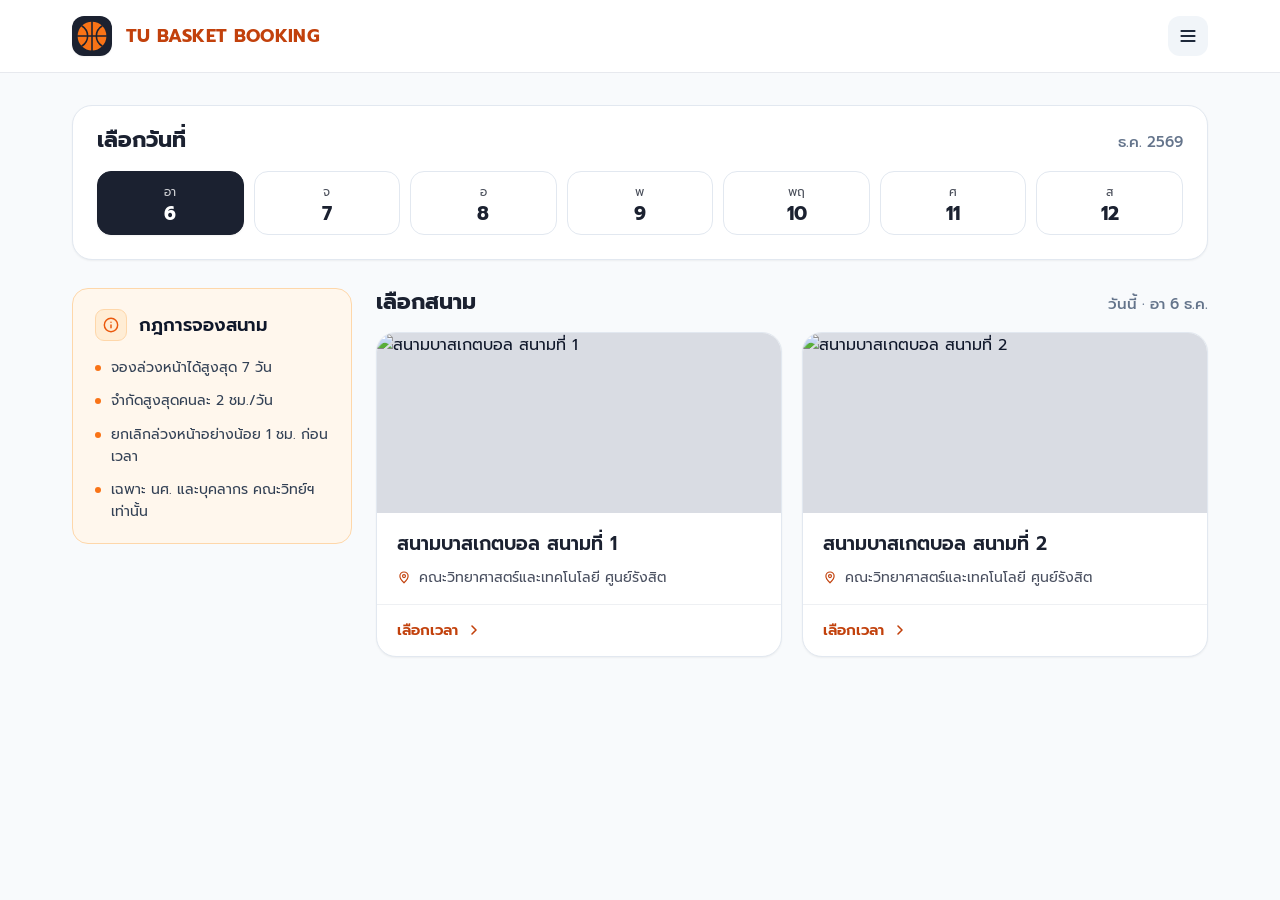
==== commit 0a2d766c: "feat(frontend): connect booking, history and check-in pages to the API - add js/api.js shared by eve" ====
--- a/html/index.html
+++ b/html/index.html
@@ -5,11 +5,13 @@
     <meta charset="utf-8">
     <meta name="viewport" content="width=device-width, initial-scale=1">
     <title>จองสนาม - TU Basket Booking</title>
+    <link rel="icon" type="image/svg+xml" href="../assets/images/favicon.svg">
     <link rel="preconnect" href="https://fonts.googleapis.com">
     <link rel="preconnect" href="https://fonts.gstatic.com" crossorigin>
     <link rel="stylesheet" href="https://fonts.googleapis.com/css2?family=Prompt:wght@400;500;600;700&display=swap">
     <link rel="stylesheet" href="../css/base.css">
     <link rel="stylesheet" href="../css/booking.css">
+    <script src="../js/api.js" defer></script>
     <script src="../js/menu.js" defer></script>
     <script src="../js/booking.js" defer></script>
 </head>
@@ -18,13 +20,7 @@
     <header class="site-header">
         <div class="site-header-inner">
             <a class="brand" href="index.html" aria-label="TU Basket Booking - หน้าแรก">
-                <span class="brand-mark" aria-hidden="true">
-                    <svg width="22" height="22" viewBox="0 0 22 22" fill="none">
-                        <circle cx="11" cy="11" r="8.7" stroke="currentColor" stroke-width="1.65" />
-                        <path d="M2.3 11h17.4M11 2.3v17.4M4.9 4.9c2.4 2.2 2.4 10 0 12.2M17.1 4.9c-2.4 2.2-2.4 10 0 12.2"
-                            stroke="currentColor" stroke-width="1.65" stroke-linecap="round" />
-                    </svg>
-                </span>
+                <img class="brand-mark" src="../assets/images/favicon.svg" alt="" width="40" height="40">
                 <span class="brand-name">TU BASKET BOOKING</span>
             </a>
 
@@ -180,7 +176,7 @@
                                 คณะวิทยาศาสตร์และเทคโนโลยี ศูนย์รังสิต
                             </p>
                         </div>
-                        <button class="btn-select-court" type="button" data-court="court-1">
+                        <button class="btn-select-court" type="button" data-court="1">
                             เลือกเวลา
                             <svg width="16" height="16" viewBox="0 0 16 16" fill="none" aria-hidden="true">
                                 <path d="m6 4 4 4-4 4" stroke="currentColor" stroke-width="1.6" stroke-linecap="round" stroke-linejoin="round" />
@@ -201,7 +197,7 @@
                                 คณะวิทยาศาสตร์และเทคโนโลยี ศูนย์รังสิต
                             </p>
                         </div>
-                        <button class="btn-select-court" type="button" data-court="court-2">
+                        <button class="btn-select-court" type="button" data-court="2">
                             เลือกเวลา
                             <svg width="16" height="16" viewBox="0 0 16 16" fill="none" aria-hidden="true">
                                 <path d="m6 4 4 4-4 4" stroke="currentColor" stroke-width="1.6" stroke-linecap="round" stroke-linejoin="round" />
--- a/css/base.css
+++ b/css/base.css
@@ -76,15 +76,11 @@
 }
 
 .brand-mark {
-    display: flex;
+    display: block;
     width: 40px;
     height: 40px;
-    align-items: center;
-    justify-content: center;
     border-radius: 12px;
-    background: var(--ink-heading);
     box-shadow: 0 1px 2px rgb(0 0 0 / 5%);
-    color: #f97316;
 }
 
 .brand-name {
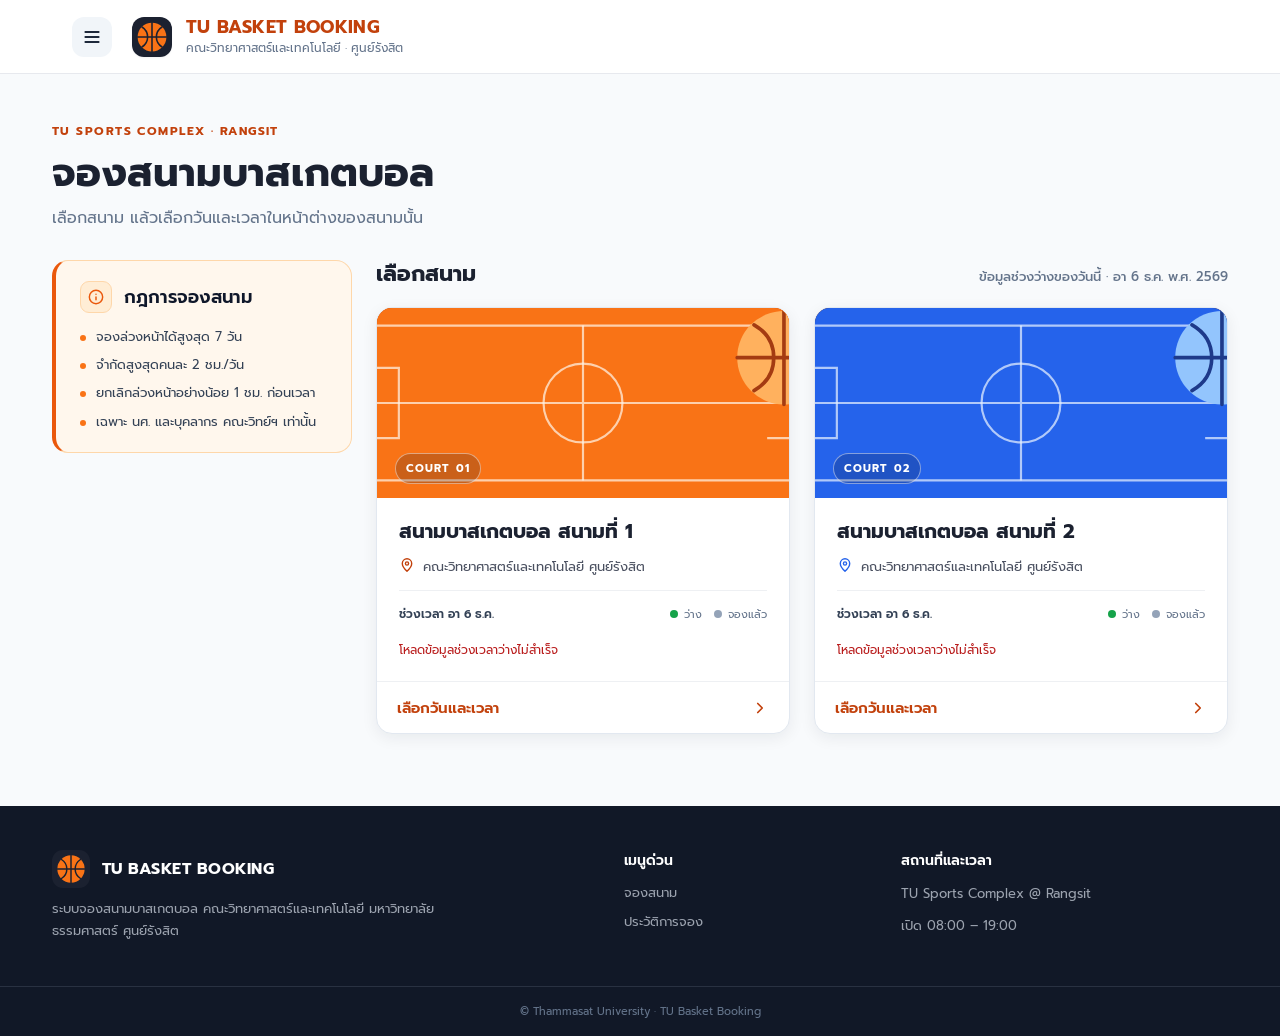
==== commit 8b177328: "feat: update booking UI layout" ====
--- a/html/index.html
+++ b/html/index.html
@@ -21,7 +21,10 @@
         <div class="site-header-inner">
             <a class="brand" href="index.html" aria-label="TU Basket Booking - หน้าแรก">
                 <img class="brand-mark" src="../assets/images/favicon.svg" alt="" width="40" height="40">
-                <span class="brand-name">TU BASKET BOOKING</span>
+                <span class="brand-copy">
+                    <span class="brand-name">TU BASKET BOOKING</span>
+                    <span class="brand-subtitle">คณะวิทยาศาสตร์และเทคโนโลยี · ศูนย์รังสิต</span>
+                </span>
             </a>
 
 
@@ -129,13 +132,29 @@
     </dialog>
 
     <main class="main-content">
-        <section class="date-picker" aria-labelledby="date-heading">
-            <div class="section-heading-row">
-                <h1 id="date-heading">เลือกวันที่</h1>
-                <span class="section-note" id="date-month"></span>
-            </div>
-            <div id="date-list" class="date-list" role="group" aria-label="เลือกวันที่"></div>
+        <section class="page-intro" aria-labelledby="page-title">
+            <p class="eyebrow">TU SPORTS COMPLEX · RANGSIT</p>
+            <h1 id="page-title">จองสนามบาสเกตบอล</h1>
+            <p class="page-subtitle">เลือกสนาม แล้วเลือกวันและเวลาในหน้าต่างของสนามนั้น</p>
         </section>
+
+        <div class="success-banner" id="success-banner" role="status" aria-live="polite" hidden>
+            <span class="success-icon" aria-hidden="true">
+                <svg width="20" height="20" viewBox="0 0 20 20" fill="none">
+                    <circle cx="10" cy="10" r="8.25" stroke="currentColor" stroke-width="1.5" />
+                    <path d="m6.3 10.1 2.4 2.4 5-5" stroke="currentColor" stroke-width="1.7"
+                        stroke-linecap="round" stroke-linejoin="round" />
+                </svg>
+            </span>
+            <p class="success-message" id="success-message"></p>
+            <a class="success-history-link" href="history.html">ดูประวัติการจอง</a>
+            <button class="success-dismiss" id="success-dismiss" type="button" aria-label="ปิดข้อความแจ้งเตือน">
+                <svg width="18" height="18" viewBox="0 0 18 18" fill="none" aria-hidden="true">
+                    <path d="m4.5 4.5 9 9m0-9-9 9" stroke="currentColor" stroke-width="1.6"
+                        stroke-linecap="round" />
+                </svg>
+            </button>
+        </div>
 
         <div class="booking-layout">
             <aside class="booking-rules" aria-labelledby="booking-rules-heading">
@@ -143,7 +162,8 @@
                     <span class="booking-rules-icon" aria-hidden="true">
                         <svg width="16" height="16" viewBox="0 0 14 14" fill="none">
                             <circle cx="7" cy="7" r="5.83" stroke="currentColor" stroke-width="1.28" />
-                            <path d="M7 9.33V7M7 4.67h.01" stroke="currentColor" stroke-width="1.28" stroke-linecap="round" />
+                            <path d="M7 9.33V7M7 4.67h.01" stroke="currentColor" stroke-width="1.28"
+                                stroke-linecap="round" />
                         </svg>
                     </span>
                     <h2 id="booking-rules-heading">กฎการจองสนาม</h2>
@@ -156,58 +176,135 @@
                 </ul>
             </aside>
 
-            <section class="court-section" aria-labelledby="court-heading">
-                <div class="section-heading-row">
-                    <h2 id="court-heading">เลือกสนาม</h2>
-                    <span class="section-note" id="court-date"></span>
-                </div>
-                <div class="court-grid">
-                    <article class="court-card">
-                        <img class="court-image"
-                            src="https://images.unsplash.com/photo-1546519638-68e109498ffc?auto=format&fit=crop&w=900&q=85"
-                            alt="สนามบาสเกตบอล สนามที่ 1" loading="lazy">
-                        <div class="court-details">
-                            <h3>สนามบาสเกตบอล สนามที่ 1</h3>
-                            <p class="court-place">
-                                <svg width="14" height="14" viewBox="0 0 14 14" fill="none" aria-hidden="true">
-                                    <path d="M7 12.8S2.9 9.2 2.9 6.1a4.1 4.1 0 0 1 8.2 0c0 3.1-4.1 6.7-4.1 6.7Z" stroke="currentColor" stroke-width="1.17" stroke-linejoin="round" />
-                                    <circle cx="7" cy="6.1" r="1.46" stroke="currentColor" stroke-width="1.17" />
-                                </svg>
-                                คณะวิทยาศาสตร์และเทคโนโลยี ศูนย์รังสิต
-                            </p>
+        <section class="court-section" aria-labelledby="court-heading">
+            <div class="section-heading-row">
+                <h2 id="court-heading">เลือกสนาม</h2>
+                <span class="section-note" id="court-date"></span>
+            </div>
+            <div class="court-grid">
+                <article class="court-card court-card-orange">
+                    <div class="court-banner" aria-hidden="true">
+                        <svg viewBox="0 0 800 260" preserveAspectRatio="xMidYMid slice">
+                            <rect width="800" height="260" fill="#c64d16" />
+                            <path d="M0 0h800v260H0z" fill="#f97316" />
+                            <rect x="38" y="24" width="724" height="212" rx="18" fill="none" stroke="#fff4e8"
+                                stroke-opacity=".72" stroke-width="3" />
+                            <path d="M400 24v212M38 130h724" stroke="#fff4e8" stroke-opacity=".72" stroke-width="3" />
+                            <circle cx="400" cy="130" r="54" fill="none" stroke="#fff4e8" stroke-opacity=".72"
+                                stroke-width="3" />
+                            <path d="M38 82h110v96H38m614-96h110v96H652" fill="none" stroke="#fff4e8"
+                                stroke-opacity=".72" stroke-width="3" />
+                            <circle cx="675" cy="68" r="64" fill="#ffb15e" />
+                            <path d="M675 4v128m-64-64h128m-105-45c21 12 27 28 27 45s-6 33-27 45m82-90c-21 12-27 28-27 45s6 33 27 45"
+                                fill="none" stroke="#a43b12" stroke-width="5" stroke-linecap="round" />
+                        </svg>
+                        <span class="court-number">COURT 01</span>
+                    </div>
+                    <div class="court-details">
+                        <h3>สนามบาสเกตบอล สนามที่ 1</h3>
+                        <p class="court-place">
+                            <svg width="16" height="16" viewBox="0 0 16 16" fill="none" aria-hidden="true">
+                                <path d="M8 14.2S3.3 10 3.3 6.5a4.7 4.7 0 0 1 9.4 0C12.7 10 8 14.2 8 14.2Z"
+                                    stroke="currentColor" stroke-width="1.4" stroke-linejoin="round" />
+                                <circle cx="8" cy="6.5" r="1.6" stroke="currentColor" stroke-width="1.4" />
+                            </svg>
+                            คณะวิทยาศาสตร์และเทคโนโลยี ศูนย์รังสิต
+                        </p>
+                        <div class="availability-preview">
+                            <div class="availability-heading">
+                                <span class="availability-date-label">ช่วงเวลาวันนี้</span>
+                                <span class="availability-legends">
+                                    <span class="availability-legend"><i></i> ว่าง</span>
+                                    <span class="availability-legend"><i class="is-booked"></i> จองแล้ว</span>
+                                </span>
+                            </div>
+                            <div class="availability-slots" data-preview-court="1" aria-label="ช่วงเวลาว่างวันนี้"
+                                aria-busy="true"></div>
                         </div>
-                        <button class="btn-select-court" type="button" data-court="1">
-                            เลือกเวลา
+                    </div>
+                    <button class="btn-select-court" type="button" data-court="1">
+                        เลือกวันและเวลา
+                        <svg width="18" height="18" viewBox="0 0 18 18" fill="none" aria-hidden="true">
+                            <path d="m6.75 4.5 4.5 4.5-4.5 4.5" stroke="currentColor" stroke-width="1.7"
+                                stroke-linecap="round" stroke-linejoin="round" />
+                        </svg>
+                    </button>
+                </article>
+                <article class="court-card court-card-blue">
+                    <div class="court-banner" aria-hidden="true">
+                        <svg viewBox="0 0 800 260" preserveAspectRatio="xMidYMid slice">
+                            <rect width="800" height="260" fill="#1e3a8a" />
+                            <path d="M0 0h800v260H0z" fill="#2563eb" />
+                            <rect x="38" y="24" width="724" height="212" rx="18" fill="none" stroke="#e8f2ff"
+                                stroke-opacity=".72" stroke-width="3" />
+                            <path d="M400 24v212M38 130h724" stroke="#e8f2ff" stroke-opacity=".72" stroke-width="3" />
+                            <circle cx="400" cy="130" r="54" fill="none" stroke="#e8f2ff" stroke-opacity=".72"
+                                stroke-width="3" />
+                            <path d="M38 82h110v96H38m614-96h110v96H652" fill="none" stroke="#e8f2ff"
+                                stroke-opacity=".72" stroke-width="3" />
+                            <circle cx="675" cy="68" r="64" fill="#93c5fd" />
+                            <path d="M675 4v128m-64-64h128m-105-45c21 12 27 28 27 45s-6 33-27 45m82-90c-21 12-27 28-27 45s6 33 27 45"
+                                fill="none" stroke="#1e3a8a" stroke-width="5" stroke-linecap="round" />
+                        </svg>
+                        <span class="court-number">COURT 02</span>
+                    </div>
+                    <div class="court-details">
+                        <h3>สนามบาสเกตบอล สนามที่ 2</h3>
+                        <p class="court-place">
                             <svg width="16" height="16" viewBox="0 0 16 16" fill="none" aria-hidden="true">
-                                <path d="m6 4 4 4-4 4" stroke="currentColor" stroke-width="1.6" stroke-linecap="round" stroke-linejoin="round" />
+                                <path d="M8 14.2S3.3 10 3.3 6.5a4.7 4.7 0 0 1 9.4 0C12.7 10 8 14.2 8 14.2Z"
+                                    stroke="currentColor" stroke-width="1.4" stroke-linejoin="round" />
+                                <circle cx="8" cy="6.5" r="1.6" stroke="currentColor" stroke-width="1.4" />
                             </svg>
-                        </button>
-                    </article>
-                    <article class="court-card">
-                        <img class="court-image"
-                            src="https://images.unsplash.com/photo-1504450758481-7338eba7524a?auto=format&fit=crop&w=900&q=85"
-                            alt="สนามบาสเกตบอล สนามที่ 2" loading="lazy">
-                        <div class="court-details">
-                            <h3>สนามบาสเกตบอล สนามที่ 2</h3>
-                            <p class="court-place">
-                                <svg width="14" height="14" viewBox="0 0 14 14" fill="none" aria-hidden="true">
-                                    <path d="M7 12.8S2.9 9.2 2.9 6.1a4.1 4.1 0 0 1 8.2 0c0 3.1-4.1 6.7-4.1 6.7Z" stroke="currentColor" stroke-width="1.17" stroke-linejoin="round" />
-                                    <circle cx="7" cy="6.1" r="1.46" stroke="currentColor" stroke-width="1.17" />
-                                </svg>
-                                คณะวิทยาศาสตร์และเทคโนโลยี ศูนย์รังสิต
-                            </p>
+                            คณะวิทยาศาสตร์และเทคโนโลยี ศูนย์รังสิต
+                        </p>
+                        <div class="availability-preview">
+                            <div class="availability-heading">
+                                <span class="availability-date-label">ช่วงเวลาวันนี้</span>
+                                <span class="availability-legends">
+                                    <span class="availability-legend"><i></i> ว่าง</span>
+                                    <span class="availability-legend"><i class="is-booked"></i> จองแล้ว</span>
+                                </span>
+                            </div>
+                            <div class="availability-slots" data-preview-court="2" aria-label="ช่วงเวลาว่างวันนี้"
+                                aria-busy="true"></div>
                         </div>
-                        <button class="btn-select-court" type="button" data-court="2">
-                            เลือกเวลา
-                            <svg width="16" height="16" viewBox="0 0 16 16" fill="none" aria-hidden="true">
-                                <path d="m6 4 4 4-4 4" stroke="currentColor" stroke-width="1.6" stroke-linecap="round" stroke-linejoin="round" />
-                            </svg>
-                        </button>
-                    </article>
-                </div>
-            </section>
+                    </div>
+                    <button class="btn-select-court" type="button" data-court="2">
+                        เลือกวันและเวลา
+                        <svg width="18" height="18" viewBox="0 0 18 18" fill="none" aria-hidden="true">
+                            <path d="m6.75 4.5 4.5 4.5-4.5 4.5" stroke="currentColor" stroke-width="1.7"
+                                stroke-linecap="round" stroke-linejoin="round" />
+                        </svg>
+                    </button>
+                </article>
+            </div>
+        </section>
         </div>
     </main>
+
+    <footer class="site-footer">
+        <div class="site-footer-inner">
+            <div class="footer-about">
+                <a class="footer-brand" href="index.html" aria-label="TU Basket Booking - หน้าแรก">
+                    <img src="../assets/images/favicon.svg" alt="" width="40" height="40">
+                    <span>TU BASKET BOOKING</span>
+                </a>
+                <p>ระบบจองสนามบาสเกตบอล คณะวิทยาศาสตร์และเทคโนโลยี มหาวิทยาลัยธรรมศาสตร์ ศูนย์รังสิต</p>
+            </div>
+            <nav class="footer-links" aria-label="เมนูด่วน">
+                <h2>เมนูด่วน</h2>
+                <a href="index.html">จองสนาม</a>
+                <a href="history.html">ประวัติการจอง</a>
+            </nav>
+            <div class="footer-location">
+                <h2>สถานที่และเวลา</h2>
+                <p>TU Sports Complex @ Rangsit</p>
+                <p>เปิด 08:00 – 19:00</p>
+            </div>
+        </div>
+        <div class="footer-bottom">© Thammasat University · TU Basket Booking</div>
+    </footer>
 
     <dialog class="booking-modal" id="booking-modal" aria-labelledby="modal-court-name">
         <header class="booking-modal-header">
@@ -228,34 +325,43 @@
         </header>
 
         <div class="booking-modal-body">
-            <section class="slot-picker" aria-labelledby="slot-heading">
-                <div class="slot-picker-heading">
-                    <div class="section-heading-row">
-                        <h3 id="slot-heading">เลือกช่วงเวลา</h3>
-                        <span class="section-note">เปิด 08:00 – 19:00</span>
-                    </div>
-                    <p class="modal-instruction">แตะช่วงว่างเพื่อเลือก แตะซ้ำเพื่อยกเลิก เลือกได้รวมไม่เกิน 2 ชม./วัน</p>
+            <section class="date-picker" aria-labelledby="date-heading">
+                <div class="section-heading-row">
+                    <h3 id="date-heading">เลือกวันที่</h3>
+                    <span class="section-note" id="date-month"></span>
                 </div>
-                <div class="timeline-scroll" id="timeline-scroll" tabindex="0" aria-label="ช่วงเวลา 08:00 – 19:00">
-                    <div class="timeline" id="time-slots" role="group" aria-label="เลือกช่วงเวลา"></div>
-                </div>
+                <div id="date-list" class="date-list" role="group" aria-label="เลือกวันที่"></div>
             </section>
-
-            <aside class="time-summary" aria-label="เวลาที่เลือก">
-                <div class="summary-block">
-                    <span class="summary-label">เวลาที่เลือก</span>
-                    <strong class="summary-value" id="time-summary">ยังไม่ได้เลือก</strong>
-                </div>
-                <div class="quota">
-                    <div class="quota-row">
-                        <span id="quota-label">ใช้โควตาวันนี้</span>
-                        <strong id="quota-value">0/2 ชม.</strong>
-                    </div>
-                    <div class="quota-bar" id="quota-bar" aria-hidden="true"><span></span><span></span></div>
-                </div>
-                <p class="booking-message" id="booking-message" role="alert" hidden></p>
-                <button class="btn-confirm-booking" id="confirm-booking" type="button">ยืนยันการจอง</button>
-            </aside>
+            <div class="booking-time-layout">
+                <section class="slot-picker" aria-labelledby="slot-heading">
+                    <div class="slot-picker-heading">
+                        <div class="section-heading-row">
+                            <h3 id="slot-heading">เลือกช่วงเวลา</h3>
+                            <span class="section-note">เปิด 08:00 – 19:00</span>
+                        </div>
+                        <p class="modal-instruction">แตะช่วงว่างเพื่อเลือก แตะซ้ำเพื่อยกเลิก เลือกได้รวมไม่เกิน 2 ชม./วัน</p>
+                    </div>
+                    <div class="timeline-scroll" id="timeline-scroll" tabindex="0" aria-label="ช่วงเวลา 08:00 – 19:00">
+                        <div class="timeline" id="time-slots" role="group" aria-label="เลือกช่วงเวลา"></div>
+                    </div>
+                </section>
+
+                <aside class="time-summary" aria-label="เวลาที่เลือก">
+                    <div class="summary-block">
+                        <span class="summary-label">เวลาที่เลือก</span>
+                        <strong class="summary-value" id="time-summary">ยังไม่ได้เลือก</strong>
+                    </div>
+                    <div class="quota">
+                        <div class="quota-row">
+                            <span id="quota-label">ใช้โควตาวันนี้</span>
+                            <strong id="quota-value">0/2 ชม.</strong>
+                        </div>
+                        <div class="quota-bar" id="quota-bar" aria-hidden="true"><span></span><span></span></div>
+                    </div>
+                    <p class="booking-message" id="booking-message" role="alert" hidden></p>
+                    <button class="btn-confirm-booking" id="confirm-booking" type="button">ยืนยันการจอง</button>
+                </aside>
+            </div>
         </div>
     </dialog>
 </body>
--- a/css/base.css
+++ b/css/base.css
@@ -75,6 +75,12 @@
     gap: 14px;
 }
 
+.brand-copy {
+    display: flex;
+    flex-direction: column;
+    gap: 1px;
+}
+
 .brand-mark {
     display: block;
     width: 40px;
@@ -88,6 +94,14 @@
     font-size: 18px;
     font-weight: 700;
     letter-spacing: 0.02em;
+    line-height: 1.3;
+}
+
+.brand-subtitle {
+    color: var(--text-muted);
+    font-size: 12px;
+    font-weight: 400;
+    line-height: 1.4;
 }
 
 .menu-button {
@@ -360,6 +374,10 @@
         font-size: 14px;
         letter-spacing: 0.04em;
     }
+
+    .brand-subtitle {
+        font-size: 10px;
+    }
 }
 
 /* Desktop drawer: wider, with bigger type, from the "เมนู (แฮมเบอร์เกอร์) — Desktop" design. */
--- a/css/booking.css
+++ b/css/booking.css
@@ -2,11 +2,11 @@
 
 .main-content {
     display: flex;
-    max-width: 1200px;
-    flex-direction: column;
-    gap: 28px;
+    max-width: 1240px;
+    flex-direction: column;
+    gap: 30px;
     margin: 0 auto;
-    padding: 32px 32px 64px;
+    padding: 48px 32px 72px;
 }
 
 .section-heading-row {
@@ -16,7 +16,83 @@
     gap: 12px;
 }
 
-.date-picker h1,
+.page-intro {
+    display: flex;
+    flex-direction: column;
+    align-items: flex-start;
+    gap: 8px;
+}
+
+.eyebrow {
+    margin: 0;
+    color: var(--accent-strong);
+    font-size: 12px;
+    font-weight: 700;
+    letter-spacing: 0.12em;
+}
+
+.page-intro h1 {
+    margin: 0;
+    color: var(--ink-heading);
+    font-size: clamp(30px, 4vw, 40px);
+    font-weight: 700;
+    line-height: 1.25;
+}
+
+.page-subtitle {
+    margin: 0;
+    color: var(--text-muted);
+    font-size: 16px;
+}
+
+.success-banner {
+    display: flex;
+    align-items: center;
+    gap: 14px;
+    padding: 16px 18px;
+    border: 1px solid #a7f3d0;
+    border-radius: 16px;
+    background: #ecfdf5;
+    color: #065f46;
+}
+
+.success-icon {
+    display: flex;
+    flex: 0 0 auto;
+}
+
+.success-message {
+    flex: 1;
+    margin: 0;
+    font-size: 14px;
+    font-weight: 500;
+}
+
+.success-history-link {
+    color: #047857;
+    font-size: 14px;
+    font-weight: 700;
+    text-decoration: underline;
+    text-underline-offset: 3px;
+}
+
+.success-dismiss {
+    display: flex;
+    width: 34px;
+    height: 34px;
+    flex: 0 0 auto;
+    align-items: center;
+    justify-content: center;
+    border: 0;
+    border-radius: 10px;
+    background: transparent;
+    color: #047857;
+}
+
+.success-dismiss:hover {
+    background: rgb(5 150 105 / 10%);
+}
+
 .court-section h2,
 .slot-picker h3 {
     margin: 0;
@@ -28,7 +104,7 @@
 
 .section-note {
     color: var(--text-muted);
-    font-size: 15px;
+    font-size: 13px;
     font-weight: 500;
 }
 
@@ -37,30 +113,36 @@
 .date-picker {
     display: flex;
     flex-direction: column;
-    gap: 16px;
-    padding: 20px 24px 24px;
+    gap: 12px;
+    padding: 18px 24px;
     border: 1px solid var(--line);
-    border-radius: 20px;
+    border-radius: 16px;
     background: var(--surface);
-    box-shadow: 0 1px 2px rgb(0 0 0 / 5%);
+}
+
+.date-picker h3 {
+    margin: 0;
+    color: var(--ink-heading);
+    font-size: 16px;
+    font-weight: 700;
 }
 
 .date-list {
     display: grid;
     grid-template-columns: repeat(7, minmax(0, 1fr));
-    gap: 10px;
+    gap: 8px;
 }
 
 .date-button {
     display: flex;
     min-width: 0;
-    height: 64px;
+    height: 54px;
     flex-direction: column;
     align-items: center;
     justify-content: center;
     gap: 3px;
     border: 1px solid var(--line);
-    border-radius: 14px;
+    border-radius: 12px;
     background: var(--surface);
     color: var(--ink-heading);
     transition: border-color 140ms ease, transform 140ms ease;
@@ -84,31 +166,21 @@
 }
 
 .date-number {
-    font-size: 19px;
+    font-size: 17px;
     font-weight: 700;
     line-height: 1;
 }
 
-/* Rules on the left, courts on the right */
-
-.booking-layout {
-    display: flex;
-    flex-wrap: wrap;
-    align-items: flex-start;
-    gap: 24px;
-}
-
 .booking-rules {
     display: flex;
     min-width: 0;
-    max-width: 320px;
-    flex: 1 1 280px;
-    flex-direction: column;
-    gap: 16px;
-    padding: 20px 22px;
-    border: 1px solid #fed7aa;
+    width: 100%;
+    flex-direction: column;
+    gap: 14px;
+    padding: 20px 24px;
+    border: 1px solid var(--line);
     border-radius: 16px;
-    background: var(--accent-soft);
+    background: var(--surface);
 }
 
 .booking-rules-title {
@@ -139,18 +211,19 @@
 
 .booking-rules ul {
     display: flex;
-    flex-direction: column;
-    gap: 12px;
+    flex-wrap: wrap;
+    gap: 8px 26px;
     margin: 0;
     padding: 0;
     color: var(--text);
-    font-size: 14px;
+    font-size: 13px;
     line-height: 1.55;
     list-style: none;
 }
 
 .booking-rules li {
     display: flex;
+    flex: 1 1 220px;
     gap: 10px;
 }
 
@@ -169,15 +242,14 @@
 .court-section {
     display: flex;
     min-width: 0;
-    flex: 999 1 560px;
-    flex-direction: column;
-    gap: 16px;
+    flex-direction: column;
+    gap: 18px;
 }
 
 .court-grid {
     display: grid;
-    grid-template-columns: repeat(auto-fill, minmax(280px, 1fr));
-    gap: 20px;
+    grid-template-columns: repeat(2, minmax(0, 1fr));
+    gap: 24px;
 }
 
 .court-card {
@@ -196,36 +268,56 @@
     box-shadow: 0 9px 22px rgb(15 23 42 / 9%);
 }
 
-.court-image {
+.court-banner {
+    position: relative;
+    height: 190px;
+    overflow: hidden;
+    background: #f97316;
+}
+
+.court-banner svg {
     display: block;
     width: 100%;
-    height: 180px;
-    background: #d9dce3;
-    object-fit: cover;
+    height: 100%;
+}
+
+.court-number {
+    position: absolute;
+    bottom: 14px;
+    left: 18px;
+    padding: 6px 10px;
+    border: 1px solid rgb(255 255 255 / 45%);
+    border-radius: 999px;
+    background: rgb(15 23 42 / 20%);
+    color: #fff;
+    font-size: 11px;
+    font-weight: 700;
+    letter-spacing: 0.1em;
 }
 
 .court-details {
     display: flex;
     flex-direction: column;
-    gap: 10px;
-    padding: 18px 20px 0;
+    gap: 12px;
+    padding: 20px 22px 4px;
 }
 
 .court-details h3 {
     margin: 0;
     color: var(--ink-heading);
-    font-size: 19px;
-    font-weight: 600;
+    font-size: 20px;
+    font-weight: 700;
     line-height: 1.35;
 }
 
 .court-place {
     display: flex;
-    align-items: center;
+    align-items: flex-start;
     gap: 8px;
     margin: 0;
     color: var(--text-subtle);
-    font-size: 14px;
+    font-size: 13px;
+    line-height: 1.5;
 }
 
 .court-place svg {
@@ -233,12 +325,100 @@
     color: var(--accent-strong);
 }
 
+.court-card-blue .court-place svg {
+    color: #2563eb;
+}
+
+.availability-preview {
+    display: flex;
+    flex-direction: column;
+    gap: 10px;
+    margin-top: 2px;
+    padding: 14px 0 2px;
+    border-top: 1px solid #eef0f3;
+}
+
+.availability-heading {
+    display: flex;
+    align-items: center;
+    justify-content: space-between;
+    gap: 10px;
+    color: var(--text);
+    font-size: 12px;
+    font-weight: 600;
+}
+
+.availability-legend {
+    display: inline-flex;
+    align-items: center;
+    gap: 6px;
+    color: var(--text-muted);
+    font-size: 11px;
+    font-weight: 400;
+}
+
+.availability-legends {
+    display: inline-flex;
+    align-items: center;
+    gap: 12px;
+}
+
+.availability-legend i {
+    width: 8px;
+    height: 8px;
+    border-radius: 3px;
+    background: #10b981;
+}
+
+.availability-legend i.is-booked {
+    background: #94a3b8;
+}
+
+.availability-slots {
+    display: grid;
+    grid-template-columns: repeat(11, minmax(0, 1fr));
+    gap: 4px;
+    min-height: 34px;
+}
+
+.availability-slot {
+    display: flex;
+    min-width: 0;
+    height: 32px;
+    align-items: center;
+    justify-content: center;
+    border-radius: 7px;
+    background: #ecfdf5;
+    color: #047857;
+    font-family: var(--font-family);
+    font-size: 9px;
+    font-weight: 600;
+}
+
+.availability-slot.is-booked {
+    background: #f1f5f9;
+    color: #94a3b8;
+}
+
+.availability-slot.is-past {
+    background: #f8fafc;
+    color: #cbd5e1;
+}
+
+.availability-error {
+    grid-column: 1 / -1;
+    align-self: center;
+    color: var(--danger);
+    font-size: 12px;
+}
+
 .btn-select-court {
     display: flex;
     min-height: 52px;
     align-items: center;
+    justify-content: space-between;
     gap: 8px;
-    margin-top: 16px;
+    margin-top: 8px;
     padding: 0 20px;
     border: 0;
     border-top: 1px solid #eef0f3;
@@ -252,6 +432,81 @@
 .btn-select-court:hover {
     background: var(--accent-soft);
     color: #9a3412;
+}
+
+/* Dark footer */
+
+.site-footer {
+    background: #111827;
+    color: #cbd5e1;
+}
+
+.site-footer-inner {
+    display: grid;
+    max-width: 1240px;
+    grid-template-columns: minmax(0, 1.6fr) minmax(150px, 0.7fr) minmax(200px, 1fr);
+    gap: 48px;
+    margin: 0 auto;
+    padding: 44px 32px;
+}
+
+.footer-about,
+.footer-links,
+.footer-location {
+    display: flex;
+    flex-direction: column;
+    align-items: flex-start;
+    gap: 10px;
+}
+
+.footer-brand {
+    display: inline-flex;
+    align-items: center;
+    gap: 12px;
+    color: #fff;
+    font-size: 16px;
+    font-weight: 700;
+    letter-spacing: 0.03em;
+}
+
+.footer-brand img {
+    width: 38px;
+    height: 38px;
+    border-radius: 11px;
+}
+
+.footer-about p,
+.footer-location p {
+    max-width: 420px;
+    margin: 0;
+    color: #9ca3af;
+    font-size: 13px;
+    line-height: 1.7;
+}
+
+.footer-links h2,
+.footer-location h2 {
+    margin: 0 0 2px;
+    color: #fff;
+    font-size: 14px;
+    font-weight: 600;
+}
+
+.footer-links a {
+    color: #9ca3af;
+    font-size: 13px;
+}
+
+.footer-links a:hover {
+    color: #fff;
+}
+
+.footer-bottom {
+    padding: 16px 24px;
+    border-top: 1px solid rgb(148 163 184 / 18%);
+    color: #64748b;
+    font-size: 11px;
+    text-align: center;
 }
 
 /* Time picker popup */
@@ -322,8 +577,22 @@
 
 .booking-modal-body {
     display: flex;
+    flex: 1 1 auto;
     min-height: 0;
+    flex-direction: column;
     align-items: stretch;
+    overflow-y: auto;
+}
+
+.booking-modal-body > .date-picker {
+    flex: 0 0 auto;
+    margin: 20px 28px 0;
+}
+
+.booking-time-layout {
+    display: flex;
+    flex: 1 1 auto;
+    min-height: 0;
 }
 
 .slot-picker {
@@ -613,7 +882,29 @@
 @media (max-width: 768px) {
     .main-content {
         gap: 20px;
-        padding: 16px 20px 32px;
+        padding: 32px 20px 48px;
+    }
+
+    .page-intro h1 {
+        font-size: 30px;
+    }
+
+    .page-subtitle {
+        font-size: 14px;
+    }
+
+    .success-banner {
+        flex-wrap: wrap;
+        gap: 10px;
+        padding: 14px;
+    }
+
+    .success-message {
+        flex-basis: calc(100% - 44px);
+    }
+
+    .success-history-link {
+        margin-left: 34px;
     }
 
     .date-picker {
@@ -625,12 +916,45 @@
     }
 
     .date-button {
-        height: 58px;
-        border-radius: 12px;
+        height: 52px;
+        border-radius: 10px;
+    }
+
+    .court-section .section-heading-row {
+        align-items: flex-start;
+        flex-direction: column;
+        gap: 4px;
+    }
+
+    .court-grid {
+        grid-template-columns: minmax(0, 1fr);
+        gap: 16px;
+    }
+
+    .court-banner {
+        height: 170px;
+    }
+
+    .availability-slots {
+        gap: 3px;
+    }
+
+    .availability-slot {
+        font-size: 9px;
     }
 
     .booking-rules {
-        max-width: none;
+        padding: 18px;
+    }
+
+    .site-footer-inner {
+        grid-template-columns: repeat(2, minmax(0, 1fr));
+        gap: 30px 24px;
+        padding: 36px 20px;
+    }
+
+    .footer-about {
+        grid-column: 1 / -1;
     }
 
     /* Popup: summary moves under the timeline. */
@@ -649,8 +973,36 @@
     }
 
     .booking-modal-body {
+        overflow-y: auto;
+    }
+
+    .booking-modal-body > .date-picker {
+        margin: 14px 20px 0;
+        padding: 14px;
+    }
+
+    .date-picker .section-heading-row {
+        align-items: flex-start;
+    }
+
+    .date-picker .section-note {
+        font-size: 11px;
+    }
+
+    .date-button {
+        height: 46px;
+    }
+
+    .date-weekday {
+        font-size: 10px;
+    }
+
+    .date-number {
+        font-size: 15px;
+    }
+
+    .booking-time-layout {
         flex-direction: column;
-        overflow-y: auto;
     }
 
     .slot-picker {
@@ -696,3 +1048,94 @@
         font-size: 12px;
     }
 }
+
+@media (max-width: 420px) {
+    .site-footer-inner {
+        grid-template-columns: minmax(0, 1fr);
+        gap: 24px;
+    }
+
+    .footer-about {
+        grid-column: auto;
+    }
+
+    .success-history-link {
+        margin-left: 0;
+    }
+}
+
+/* Keep the hamburger on the left with clear spacing from the brand. */
+.site-header-inner {
+    justify-content: flex-start;
+    gap: 20px;
+}
+
+.menu-button {
+    order: -1;
+}
+
+/* Align the slide-out menu with the hamburger on the left edge. */
+.menu-drawer {
+    margin: 0 auto 0 0;
+    border-radius: 0 28px 28px 0;
+    box-shadow: 16px 0 36px rgb(15 23 42 / 22%);
+}
+
+/* Use a softer card shadow and a small lift on hover. */
+.court-card {
+    border-radius: 16px;
+    box-shadow: 0 4px 16px rgb(15 23 42 / 7%);
+    transition: box-shadow 160ms ease, transform 160ms ease;
+}
+
+.court-card:hover {
+    transform: translateY(-3px);
+    box-shadow: 0 10px 24px rgb(15 23 42 / 11%);
+}
+
+/* Circular status markers make available and booked slots easy to distinguish. */
+.availability-legend i {
+    border-radius: 50%;
+}
+
+.availability-legend i:not(.is-booked) {
+    background: #16a34a;
+}
+
+.availability-legend i.is-booked {
+    background: #94a3b8;
+}
+
+.availability-slot.is-free {
+    background: #dcfce7;
+    box-shadow: inset 0 0 0 1px #86efac;
+    color: #166534;
+}
+
+.availability-slot.is-booked {
+    background: #e2e8f0;
+    color: #475569;
+}
+
+/* Highlight the rules panel with a light surface and university-orange accent. */
+.booking-rules {
+    border: 1px solid #fed7aa;
+    border-left: 4px solid var(--accent);
+    background: #fff7ed;
+}
+
+/* Rules sidebar on the left; court selection takes the remaining width. */
+.booking-layout {
+    display: grid;
+    grid-template-columns: minmax(280px, 300px) minmax(0, 1fr);
+    align-items: start;
+    gap: 24px;
+}
+
+/* Stack the rules above the courts when the two-column layout gets narrow. */
+@media (max-width: 900px) {
+    .booking-layout {
+        grid-template-columns: minmax(0, 1fr);
+        gap: 20px;
+    }
+}
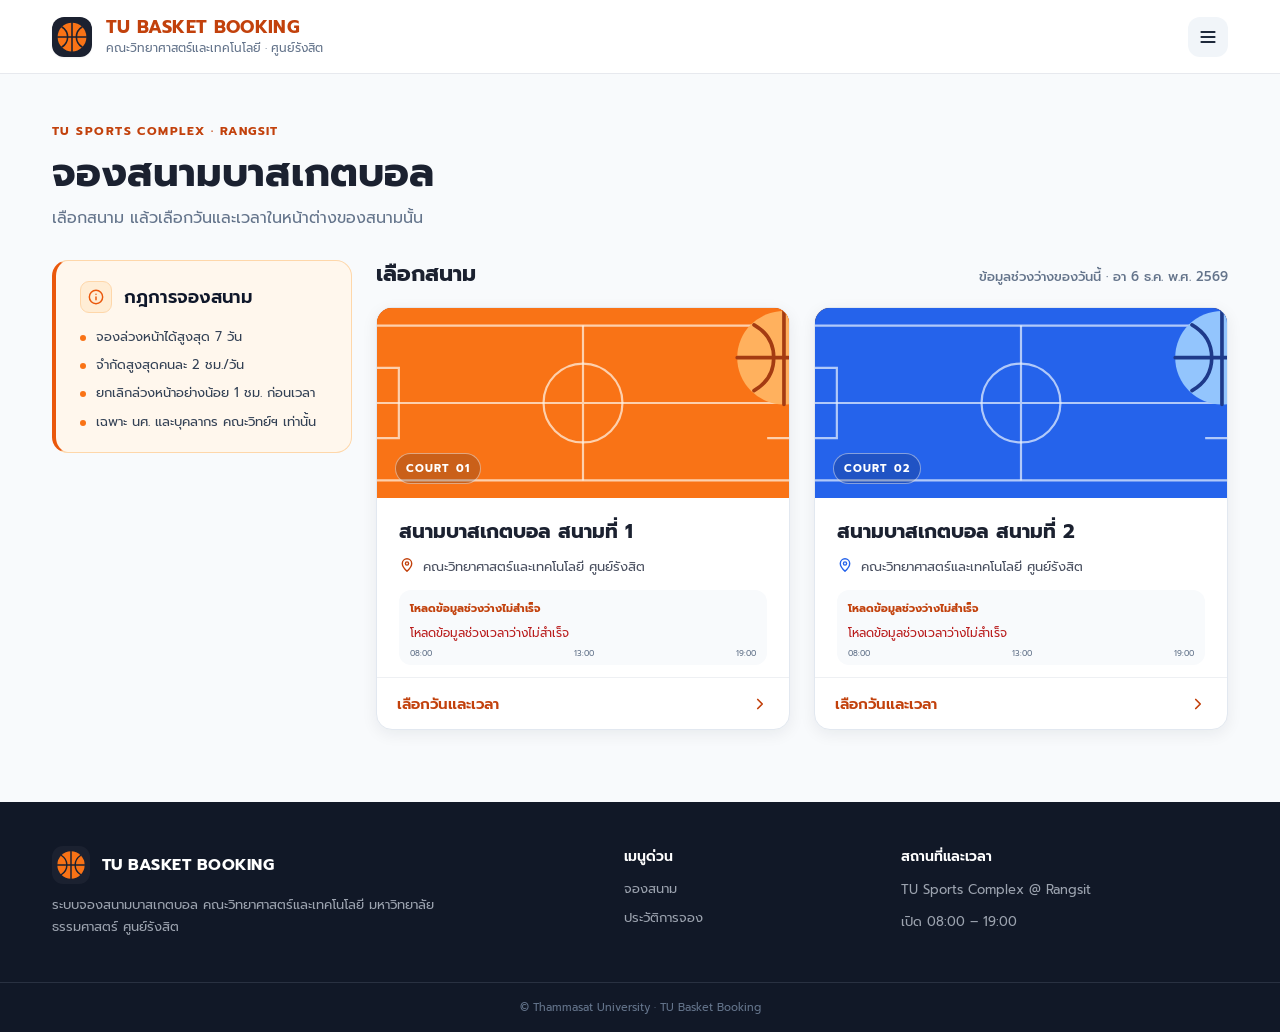
==== commit f2b13e7b: "fix(ui): resolve slot text overlapping and fix left header alignment" ====
--- a/html/index.html
+++ b/html/index.html
@@ -212,14 +212,13 @@
                         </p>
                         <div class="availability-preview">
                             <div class="availability-heading">
-                                <span class="availability-date-label">ช่วงเวลาวันนี้</span>
-                                <span class="availability-legends">
-                                    <span class="availability-legend"><i></i> ว่าง</span>
-                                    <span class="availability-legend"><i class="is-booked"></i> จองแล้ว</span>
-                                </span>
+                                <span class="availability-date-label">กำลังโหลดช่วงเวลาว่าง</span>
                             </div>
                             <div class="availability-slots" data-preview-court="1" aria-label="ช่วงเวลาว่างวันนี้"
                                 aria-busy="true"></div>
+                            <div class="availability-scale" aria-hidden="true">
+                                <span>08:00</span><span>13:00</span><span>19:00</span>
+                            </div>
                         </div>
                     </div>
                     <button class="btn-select-court" type="button" data-court="1">
@@ -260,14 +259,13 @@
                         </p>
                         <div class="availability-preview">
                             <div class="availability-heading">
-                                <span class="availability-date-label">ช่วงเวลาวันนี้</span>
-                                <span class="availability-legends">
-                                    <span class="availability-legend"><i></i> ว่าง</span>
-                                    <span class="availability-legend"><i class="is-booked"></i> จองแล้ว</span>
-                                </span>
+                                <span class="availability-date-label">กำลังโหลดช่วงเวลาว่าง</span>
                             </div>
                             <div class="availability-slots" data-preview-court="2" aria-label="ช่วงเวลาว่างวันนี้"
                                 aria-busy="true"></div>
+                            <div class="availability-scale" aria-hidden="true">
+                                <span>08:00</span><span>13:00</span><span>19:00</span>
+                            </div>
                         </div>
                     </div>
                     <button class="btn-select-court" type="button" data-court="2">
@@ -310,12 +308,7 @@
         <header class="booking-modal-header">
             <div>
                 <h2 class="modal-court-name" id="modal-court-name"></h2>
-                <p class="modal-date">
-                    <svg width="14" height="14" viewBox="0 0 14 14" fill="none" aria-hidden="true">
-                        <path d="M3.5 2.67h7c.8 0 1.46.65 1.46 1.45v6.13c0 .8-.65 1.46-1.46 1.46h-7c-.8 0-1.46-.65-1.46-1.46V4.12c0-.8.65-1.45 1.46-1.45ZM2.04 5.58h9.92M4.67 1.5v2.33M9.33 1.5v2.33" stroke="currentColor" stroke-width="1.17" stroke-linecap="round" stroke-linejoin="round" />
-                    </svg>
-                    <span id="modal-booking-date"></span>
-                </p>
+                <p class="modal-subtitle">คณะวิทยาศาสตร์และเทคโนโลยี ศูนย์รังสิต - เปิด 08:00 - 19:00</p>
             </div>
             <button class="modal-close" id="modal-close" type="button" aria-label="ปิด">
                 <svg width="18" height="18" viewBox="0 0 18 18" fill="none" aria-hidden="true">
@@ -336,10 +329,9 @@
                 <section class="slot-picker" aria-labelledby="slot-heading">
                     <div class="slot-picker-heading">
                         <div class="section-heading-row">
-                            <h3 id="slot-heading">เลือกช่วงเวลา</h3>
-                            <span class="section-note">เปิด 08:00 – 19:00</span>
+                            <h3 id="slot-heading">เลือกช่วงเวลา<span class="slot-heading-date" id="slot-heading-date"></span></h3>
+                            <p class="modal-instruction">เลื่อนดูเวลา แตะเพื่อเลือก แตะซ้ำเพื่อเอาออก</p>
                         </div>
-                        <p class="modal-instruction">แตะช่วงว่างเพื่อเลือก แตะซ้ำเพื่อยกเลิก เลือกได้รวมไม่เกิน 2 ชม./วัน</p>
                     </div>
                     <div class="timeline-scroll" id="timeline-scroll" tabindex="0" aria-label="ช่วงเวลา 08:00 – 19:00">
                         <div class="timeline" id="time-slots" role="group" aria-label="เลือกช่วงเวลา"></div>
@@ -350,6 +342,7 @@
                     <div class="summary-block">
                         <span class="summary-label">เวลาที่เลือก</span>
                         <strong class="summary-value" id="time-summary">ยังไม่ได้เลือก</strong>
+                        <p class="summary-hint" id="selection-limit">เลือกได้รวมไม่เกิน 2 ชม./วัน</p>
                     </div>
                     <div class="quota">
                         <div class="quota-row">
@@ -359,7 +352,12 @@
                         <div class="quota-bar" id="quota-bar" aria-hidden="true"><span></span><span></span></div>
                     </div>
                     <p class="booking-message" id="booking-message" role="alert" hidden></p>
-                    <button class="btn-confirm-booking" id="confirm-booking" type="button">ยืนยันการจอง</button>
+                    <div class="summary-actions">
+                        <button class="btn-clear-selection" id="clear-selection" type="button" disabled>
+                            ล้าง
+                        </button>
+                        <button class="btn-confirm-booking" id="confirm-booking" type="button">ยืนยันการจอง</button>
+                    </div>
                 </aside>
             </div>
         </div>
--- a/css/base.css
+++ b/css/base.css
@@ -64,7 +64,7 @@
     align-items: center;
     justify-content: space-between;
     gap: 16px;
-    max-width: 1200px;
+    max-width: 1240px;
     margin: 0 auto;
     padding: 16px 32px;
 }
--- a/css/booking.css
+++ b/css/booking.css
@@ -332,77 +332,53 @@
 .availability-preview {
     display: flex;
     flex-direction: column;
-    gap: 10px;
+    gap: 7px;
     margin-top: 2px;
-    padding: 14px 0 2px;
-    border-top: 1px solid #eef0f3;
+    padding: 10px 11px 8px;
+    border-radius: 12px;
+    background: #f8fafc;
 }
 
 .availability-heading {
     display: flex;
     align-items: center;
-    justify-content: space-between;
-    gap: 10px;
-    color: var(--text);
-    font-size: 12px;
-    font-weight: 600;
-}
-
-.availability-legend {
-    display: inline-flex;
-    align-items: center;
-    gap: 6px;
-    color: var(--text-muted);
+    color: var(--accent-strong);
     font-size: 11px;
-    font-weight: 400;
-}
-
-.availability-legends {
-    display: inline-flex;
-    align-items: center;
-    gap: 12px;
-}
-
-.availability-legend i {
-    width: 8px;
-    height: 8px;
-    border-radius: 3px;
-    background: #10b981;
-}
-
-.availability-legend i.is-booked {
-    background: #94a3b8;
+    font-weight: 700;
 }
 
 .availability-slots {
     display: grid;
     grid-template-columns: repeat(11, minmax(0, 1fr));
     gap: 4px;
-    min-height: 34px;
+    min-height: 7px;
 }
 
 .availability-slot {
-    display: flex;
+    display: block;
     min-width: 0;
-    height: 32px;
-    align-items: center;
-    justify-content: center;
-    border-radius: 7px;
-    background: #ecfdf5;
-    color: #047857;
-    font-family: var(--font-family);
-    font-size: 9px;
-    font-weight: 600;
-}
-
-.availability-slot.is-booked {
-    background: #f1f5f9;
-    color: #94a3b8;
-}
-
+    height: 7px;
+    padding: 0;
+    border: 0;
+    border-radius: 999px;
+    background: #475569;
+}
+
+.availability-slot.is-free {
+    background: var(--accent);
+}
+
+.availability-slot.is-booked,
 .availability-slot.is-past {
-    background: #f8fafc;
-    color: #cbd5e1;
+    background: #475569;
+}
+
+.availability-scale {
+    display: flex;
+    justify-content: space-between;
+    color: #64748b;
+    font-size: 8px;
+    line-height: 1;
 }
 
 .availability-error {
@@ -549,13 +525,10 @@
     line-height: 1.3;
 }
 
-.modal-date {
-    display: flex;
-    align-items: center;
-    gap: 8px;
+.modal-subtitle {
     margin: 4px 0 0;
     color: var(--text-muted);
-    font-size: 15px;
+    font-size: 14px;
 }
 
 .modal-close {
@@ -608,14 +581,23 @@
     font-size: 20px;
 }
 
-.slot-picker .section-note,
+.slot-picker-heading .section-heading-row {
+    align-items: center;
+}
+
+.slot-heading-date {
+    color: var(--text-muted);
+    font-size: 14px;
+    font-weight: 500;
+}
+
 .modal-instruction {
+    flex: 0 1 420px;
+    margin: 0;
+    color: var(--text-muted);
     font-size: 13px;
-}
-
-.modal-instruction {
-    margin: 4px 0 0;
-    color: var(--text-muted);
+    line-height: 1.5;
+    text-align: right;
 }
 
 .timeline-scroll {
@@ -775,6 +757,13 @@
     display: flex;
     flex-direction: column;
     gap: 6px;
+}
+
+.summary-hint {
+    margin: -2px 0 0;
+    color: var(--text-muted);
+    font-size: 12px;
+    line-height: 1.45;
 }
 
 .summary-label,
@@ -939,10 +928,6 @@
         gap: 3px;
     }
 
-    .availability-slot {
-        font-size: 9px;
-    }
-
     .booking-rules {
         padding: 18px;
     }
@@ -1064,23 +1049,6 @@
     }
 }
 
-/* Keep the hamburger on the left with clear spacing from the brand. */
-.site-header-inner {
-    justify-content: flex-start;
-    gap: 20px;
-}
-
-.menu-button {
-    order: -1;
-}
-
-/* Align the slide-out menu with the hamburger on the left edge. */
-.menu-drawer {
-    margin: 0 auto 0 0;
-    border-radius: 0 28px 28px 0;
-    box-shadow: 16px 0 36px rgb(15 23 42 / 22%);
-}
-
 /* Use a softer card shadow and a small lift on hover. */
 .court-card {
     border-radius: 16px;
@@ -1091,30 +1059,6 @@
 .court-card:hover {
     transform: translateY(-3px);
     box-shadow: 0 10px 24px rgb(15 23 42 / 11%);
-}
-
-/* Circular status markers make available and booked slots easy to distinguish. */
-.availability-legend i {
-    border-radius: 50%;
-}
-
-.availability-legend i:not(.is-booked) {
-    background: #16a34a;
-}
-
-.availability-legend i.is-booked {
-    background: #94a3b8;
-}
-
-.availability-slot.is-free {
-    background: #dcfce7;
-    box-shadow: inset 0 0 0 1px #86efac;
-    color: #166534;
-}
-
-.availability-slot.is-booked {
-    background: #e2e8f0;
-    color: #475569;
 }
 
 /* Highlight the rules panel with a light surface and university-orange accent. */
@@ -1139,3 +1083,96 @@
         gap: 20px;
     }
 }
+
+/* Availability counts beneath each date in the modal picker. */
+.date-button {
+    height: 72px;
+    gap: 4px;
+}
+
+.date-availability {
+    color: var(--accent-strong);
+    font-size: 10px;
+    font-weight: 700;
+    line-height: 1.2;
+    white-space: nowrap;
+}
+
+.date-button.is-selected .date-availability {
+    color: #fdba74;
+}
+
+.date-availability.is-error {
+    color: var(--danger);
+}
+
+/* Distinguish the current user's own reservations from other bookings. */
+.time-slot.is-mine {
+    border-color: #c4b5fd;
+    background: #f5f3ff;
+}
+
+.time-slot.is-mine .slot-status {
+    color: #6d28d9;
+}
+
+/* Keep clear and confirm actions together at the bottom of the summary panel. */
+.summary-actions {
+    display: grid;
+    grid-template-columns: minmax(76px, 0.7fr) minmax(0, 1.8fr);
+    gap: 10px;
+    margin-top: auto;
+}
+
+.btn-clear-selection {
+    min-height: 56px;
+    border: 1px solid var(--line-strong);
+    border-radius: 16px;
+    background: var(--surface);
+    color: var(--text);
+    font-size: 15px;
+    font-weight: 600;
+}
+
+.btn-clear-selection:hover:not(:disabled) {
+    border-color: var(--accent);
+    background: var(--accent-soft);
+    color: var(--accent-strong);
+}
+
+.btn-clear-selection:disabled {
+    opacity: 0.55;
+    cursor: not-allowed;
+}
+
+.summary-actions .btn-confirm-booking {
+    min-width: 0;
+    margin-top: 0;
+}
+
+@media (max-width: 768px) {
+    .date-list {
+        grid-template-columns: repeat(7, minmax(72px, 1fr));
+        overflow-x: auto;
+        padding-bottom: 6px;
+    }
+
+    .date-button {
+        height: 68px;
+    }
+
+    .modal-subtitle {
+        font-size: 12px;
+    }
+
+    .slot-picker-heading .section-heading-row {
+        align-items: flex-start;
+        flex-direction: column;
+        gap: 6px;
+    }
+
+    .modal-instruction {
+        flex-basis: auto;
+        text-align: left;
+    }
+}
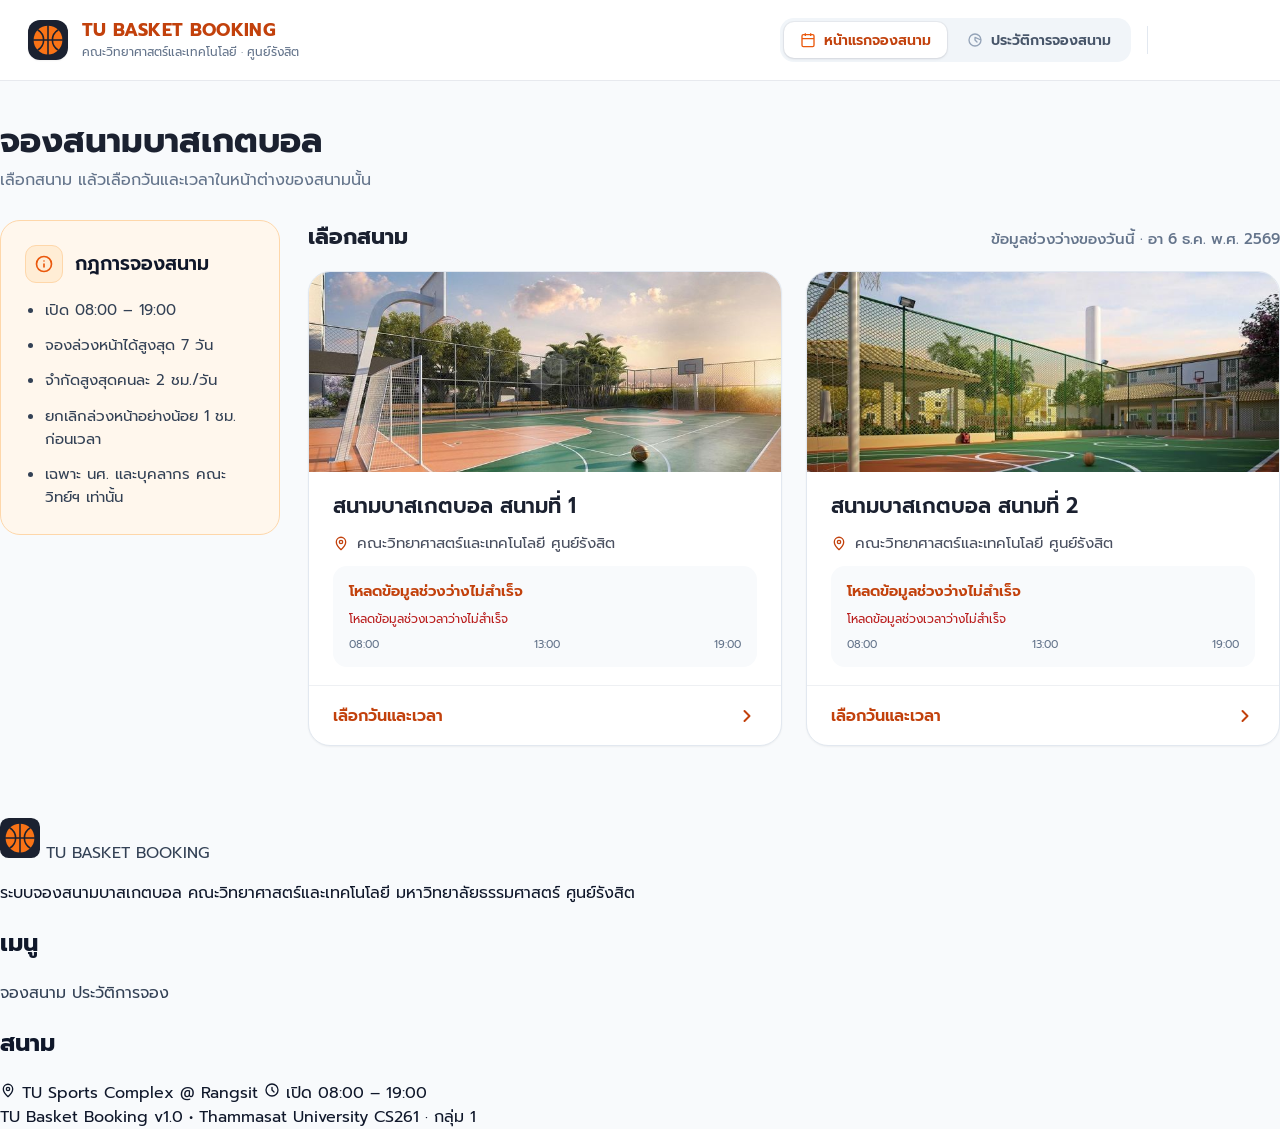
==== commit a339dc5d: "feat(booking): booking page and pop-up from the design Court photos on the cards, one row per hour i" ====
--- a/html/index.html
+++ b/html/index.html
@@ -20,7 +20,7 @@
     <header class="site-header">
         <div class="site-header-inner">
             <a class="brand" href="index.html" aria-label="TU Basket Booking - หน้าแรก">
-                <img class="brand-mark" src="../assets/images/favicon.svg" alt="" width="40" height="40">
+                <img class="brand-mark" src="../assets/images/favicon.svg" alt="" width="52" height="52">
                 <span class="brand-copy">
                     <span class="brand-name">TU BASKET BOOKING</span>
                     <span class="brand-subtitle">คณะวิทยาศาสตร์และเทคโนโลยี · ศูนย์รังสิต</span>
@@ -126,32 +126,31 @@
                     </svg>
                     TU Sports Complex @ Rangsit
                 </span>
-                <span class="drawer-footer-version">TU Court Reservation v1.0 • Thammasat University</span>
+                <span class="drawer-footer-version">TU Basket Booking v1.0 • Thammasat University</span>
             </footer>
         </div>
     </dialog>
 
-    <main class="main-content">
+    <main class="main-content page-container">
         <section class="page-intro" aria-labelledby="page-title">
-            <p class="eyebrow">TU SPORTS COMPLEX · RANGSIT</p>
             <h1 id="page-title">จองสนามบาสเกตบอล</h1>
             <p class="page-subtitle">เลือกสนาม แล้วเลือกวันและเวลาในหน้าต่างของสนามนั้น</p>
         </section>
 
         <div class="success-banner" id="success-banner" role="status" aria-live="polite" hidden>
             <span class="success-icon" aria-hidden="true">
-                <svg width="20" height="20" viewBox="0 0 20 20" fill="none">
-                    <circle cx="10" cy="10" r="8.25" stroke="currentColor" stroke-width="1.5" />
-                    <path d="m6.3 10.1 2.4 2.4 5-5" stroke="currentColor" stroke-width="1.7"
-                        stroke-linecap="round" stroke-linejoin="round" />
+                <svg width="18" height="18" viewBox="0 0 16 16" fill="none">
+                    <path d="m3.5 8.5 3 3 6-7" stroke="currentColor" stroke-width="1.8" stroke-linecap="round" stroke-linejoin="round" />
                 </svg>
             </span>
-            <p class="success-message" id="success-message"></p>
+            <span class="success-text">
+                <strong>จองสำเร็จแล้ว</strong>
+                <span class="success-message" id="success-message"></span>
+            </span>
             <a class="success-history-link" href="history.html">ดูประวัติการจอง</a>
-            <button class="success-dismiss" id="success-dismiss" type="button" aria-label="ปิดข้อความแจ้งเตือน">
+            <button class="success-dismiss" id="success-dismiss" type="button" aria-label="ปิดข้อความ">
                 <svg width="18" height="18" viewBox="0 0 18 18" fill="none" aria-hidden="true">
-                    <path d="m4.5 4.5 9 9m0-9-9 9" stroke="currentColor" stroke-width="1.6"
-                        stroke-linecap="round" />
+                    <path d="m4.5 4.5 9 9M13.5 4.5l-9 9" stroke="currentColor" stroke-width="1.8" stroke-linecap="round" />
                 </svg>
             </button>
         </div>
@@ -160,15 +159,15 @@
             <aside class="booking-rules" aria-labelledby="booking-rules-heading">
                 <div class="booking-rules-title">
                     <span class="booking-rules-icon" aria-hidden="true">
-                        <svg width="16" height="16" viewBox="0 0 14 14" fill="none">
+                        <svg width="18" height="18" viewBox="0 0 14 14" fill="none">
                             <circle cx="7" cy="7" r="5.83" stroke="currentColor" stroke-width="1.28" />
-                            <path d="M7 9.33V7M7 4.67h.01" stroke="currentColor" stroke-width="1.28"
-                                stroke-linecap="round" />
+                            <path d="M7 9.33V7M7 4.67h.01" stroke="currentColor" stroke-width="1.28" stroke-linecap="round" />
                         </svg>
                     </span>
                     <h2 id="booking-rules-heading">กฎการจองสนาม</h2>
                 </div>
                 <ul>
+                    <li>เปิด 08:00 – 19:00</li>
                     <li>จองล่วงหน้าได้สูงสุด 7 วัน</li>
                     <li>จำกัดสูงสุดคนละ 2 ชม./วัน</li>
                     <li>ยกเลิกล่วงหน้าอย่างน้อย 1 ชม. ก่อนเวลา</li>
@@ -176,113 +175,77 @@
                 </ul>
             </aside>
 
-        <section class="court-section" aria-labelledby="court-heading">
-            <div class="section-heading-row">
-                <h2 id="court-heading">เลือกสนาม</h2>
-                <span class="section-note" id="court-date"></span>
-            </div>
-            <div class="court-grid">
-                <article class="court-card court-card-orange">
-                    <div class="court-banner" aria-hidden="true">
-                        <svg viewBox="0 0 800 260" preserveAspectRatio="xMidYMid slice">
-                            <rect width="800" height="260" fill="#c64d16" />
-                            <path d="M0 0h800v260H0z" fill="#f97316" />
-                            <rect x="38" y="24" width="724" height="212" rx="18" fill="none" stroke="#fff4e8"
-                                stroke-opacity=".72" stroke-width="3" />
-                            <path d="M400 24v212M38 130h724" stroke="#fff4e8" stroke-opacity=".72" stroke-width="3" />
-                            <circle cx="400" cy="130" r="54" fill="none" stroke="#fff4e8" stroke-opacity=".72"
-                                stroke-width="3" />
-                            <path d="M38 82h110v96H38m614-96h110v96H652" fill="none" stroke="#fff4e8"
-                                stroke-opacity=".72" stroke-width="3" />
-                            <circle cx="675" cy="68" r="64" fill="#ffb15e" />
-                            <path d="M675 4v128m-64-64h128m-105-45c21 12 27 28 27 45s-6 33-27 45m82-90c-21 12-27 28-27 45s6 33 27 45"
-                                fill="none" stroke="#a43b12" stroke-width="5" stroke-linecap="round" />
-                        </svg>
-                        <span class="court-number">COURT 01</span>
-                    </div>
-                    <div class="court-details">
-                        <h3>สนามบาสเกตบอล สนามที่ 1</h3>
-                        <p class="court-place">
-                            <svg width="16" height="16" viewBox="0 0 16 16" fill="none" aria-hidden="true">
-                                <path d="M8 14.2S3.3 10 3.3 6.5a4.7 4.7 0 0 1 9.4 0C12.7 10 8 14.2 8 14.2Z"
-                                    stroke="currentColor" stroke-width="1.4" stroke-linejoin="round" />
-                                <circle cx="8" cy="6.5" r="1.6" stroke="currentColor" stroke-width="1.4" />
+            <section class="court-section" aria-labelledby="court-heading">
+                <div class="section-heading-row">
+                    <h2 id="court-heading">เลือกสนาม</h2>
+                    <span class="section-note" id="court-date"></span>
+                </div>
+                <div class="court-grid">
+                    <article class="court-card">
+                        <div class="court-image">
+                            <img src="../assets/images/court-1.jpg" alt="ภาพ สนามบาสเกตบอล สนามที่ 1" width="736" height="368" decoding="async">
+                        </div>
+                        <div class="court-details">
+                            <h3>สนามบาสเกตบอล สนามที่ 1</h3>
+                            <p class="court-place">
+                                <svg width="16" height="16" viewBox="0 0 14 14" fill="none" aria-hidden="true">
+                                    <path d="M7 12.8S2.9 9.2 2.9 6.1a4.1 4.1 0 0 1 8.2 0c0 3.1-4.1 6.7-4.1 6.7Z" stroke="currentColor" stroke-width="1.17" stroke-linejoin="round" />
+                                    <circle cx="7" cy="6.1" r="1.46" stroke="currentColor" stroke-width="1.17" />
+                                </svg>
+                                คณะวิทยาศาสตร์และเทคโนโลยี ศูนย์รังสิต
+                            </p>
+                            <div class="availability-preview">
+                                <span class="availability-date-label">กำลังโหลดช่วงเวลาว่าง</span>
+                                <div class="availability-slots" data-preview-court="1" aria-label="ช่วงเวลาว่างวันนี้"
+                                    aria-busy="true"></div>
+                                <div class="availability-scale" aria-hidden="true">
+                                    <span>08:00</span><span>13:00</span><span>19:00</span>
+                                </div>
+                            </div>
+                        </div>
+                        <button class="btn-select-court" type="button" data-court="1">
+                            เลือกวันและเวลา
+                            <svg width="20" height="20" viewBox="0 0 16 16" fill="none" aria-hidden="true">
+                                <path d="m6 4 4 4-4 4" stroke="currentColor" stroke-width="1.6" stroke-linecap="round" stroke-linejoin="round" />
                             </svg>
-                            คณะวิทยาศาสตร์และเทคโนโลยี ศูนย์รังสิต
-                        </p>
-                        <div class="availability-preview">
-                            <div class="availability-heading">
+                        </button>
+                    </article>
+                    <article class="court-card">
+                        <div class="court-image">
+                            <img src="../assets/images/court-2.jpg" alt="ภาพ สนามบาสเกตบอล สนามที่ 2" width="700" height="420" decoding="async">
+                        </div>
+                        <div class="court-details">
+                            <h3>สนามบาสเกตบอล สนามที่ 2</h3>
+                            <p class="court-place">
+                                <svg width="16" height="16" viewBox="0 0 14 14" fill="none" aria-hidden="true">
+                                    <path d="M7 12.8S2.9 9.2 2.9 6.1a4.1 4.1 0 0 1 8.2 0c0 3.1-4.1 6.7-4.1 6.7Z" stroke="currentColor" stroke-width="1.17" stroke-linejoin="round" />
+                                    <circle cx="7" cy="6.1" r="1.46" stroke="currentColor" stroke-width="1.17" />
+                                </svg>
+                                คณะวิทยาศาสตร์และเทคโนโลยี ศูนย์รังสิต
+                            </p>
+                            <div class="availability-preview">
                                 <span class="availability-date-label">กำลังโหลดช่วงเวลาว่าง</span>
+                                <div class="availability-slots" data-preview-court="2" aria-label="ช่วงเวลาว่างวันนี้"
+                                    aria-busy="true"></div>
+                                <div class="availability-scale" aria-hidden="true">
+                                    <span>08:00</span><span>13:00</span><span>19:00</span>
+                                </div>
                             </div>
-                            <div class="availability-slots" data-preview-court="1" aria-label="ช่วงเวลาว่างวันนี้"
-                                aria-busy="true"></div>
-                            <div class="availability-scale" aria-hidden="true">
-                                <span>08:00</span><span>13:00</span><span>19:00</span>
-                            </div>
-                        </div>
-                    </div>
-                    <button class="btn-select-court" type="button" data-court="1">
-                        เลือกวันและเวลา
-                        <svg width="18" height="18" viewBox="0 0 18 18" fill="none" aria-hidden="true">
-                            <path d="m6.75 4.5 4.5 4.5-4.5 4.5" stroke="currentColor" stroke-width="1.7"
-                                stroke-linecap="round" stroke-linejoin="round" />
-                        </svg>
-                    </button>
-                </article>
-                <article class="court-card court-card-blue">
-                    <div class="court-banner" aria-hidden="true">
-                        <svg viewBox="0 0 800 260" preserveAspectRatio="xMidYMid slice">
-                            <rect width="800" height="260" fill="#1e3a8a" />
-                            <path d="M0 0h800v260H0z" fill="#2563eb" />
-                            <rect x="38" y="24" width="724" height="212" rx="18" fill="none" stroke="#e8f2ff"
-                                stroke-opacity=".72" stroke-width="3" />
-                            <path d="M400 24v212M38 130h724" stroke="#e8f2ff" stroke-opacity=".72" stroke-width="3" />
-                            <circle cx="400" cy="130" r="54" fill="none" stroke="#e8f2ff" stroke-opacity=".72"
-                                stroke-width="3" />
-                            <path d="M38 82h110v96H38m614-96h110v96H652" fill="none" stroke="#e8f2ff"
-                                stroke-opacity=".72" stroke-width="3" />
-                            <circle cx="675" cy="68" r="64" fill="#93c5fd" />
-                            <path d="M675 4v128m-64-64h128m-105-45c21 12 27 28 27 45s-6 33-27 45m82-90c-21 12-27 28-27 45s6 33 27 45"
-                                fill="none" stroke="#1e3a8a" stroke-width="5" stroke-linecap="round" />
-                        </svg>
-                        <span class="court-number">COURT 02</span>
-                    </div>
-                    <div class="court-details">
-                        <h3>สนามบาสเกตบอล สนามที่ 2</h3>
-                        <p class="court-place">
-                            <svg width="16" height="16" viewBox="0 0 16 16" fill="none" aria-hidden="true">
-                                <path d="M8 14.2S3.3 10 3.3 6.5a4.7 4.7 0 0 1 9.4 0C12.7 10 8 14.2 8 14.2Z"
-                                    stroke="currentColor" stroke-width="1.4" stroke-linejoin="round" />
-                                <circle cx="8" cy="6.5" r="1.6" stroke="currentColor" stroke-width="1.4" />
+                        </div>
+                        <button class="btn-select-court" type="button" data-court="2">
+                            เลือกวันและเวลา
+                            <svg width="20" height="20" viewBox="0 0 16 16" fill="none" aria-hidden="true">
+                                <path d="m6 4 4 4-4 4" stroke="currentColor" stroke-width="1.6" stroke-linecap="round" stroke-linejoin="round" />
                             </svg>
-                            คณะวิทยาศาสตร์และเทคโนโลยี ศูนย์รังสิต
-                        </p>
-                        <div class="availability-preview">
-                            <div class="availability-heading">
-                                <span class="availability-date-label">กำลังโหลดช่วงเวลาว่าง</span>
-                            </div>
-                            <div class="availability-slots" data-preview-court="2" aria-label="ช่วงเวลาว่างวันนี้"
-                                aria-busy="true"></div>
-                            <div class="availability-scale" aria-hidden="true">
-                                <span>08:00</span><span>13:00</span><span>19:00</span>
-                            </div>
-                        </div>
-                    </div>
-                    <button class="btn-select-court" type="button" data-court="2">
-                        เลือกวันและเวลา
-                        <svg width="18" height="18" viewBox="0 0 18 18" fill="none" aria-hidden="true">
-                            <path d="m6.75 4.5 4.5 4.5-4.5 4.5" stroke="currentColor" stroke-width="1.7"
-                                stroke-linecap="round" stroke-linejoin="round" />
-                        </svg>
-                    </button>
-                </article>
-            </div>
-        </section>
+                        </button>
+                    </article>
+                </div>
+            </section>
         </div>
     </main>
 
     <footer class="site-footer">
-        <div class="site-footer-inner">
+        <div class="site-footer-inner page-container">
             <div class="footer-about">
                 <a class="footer-brand" href="index.html" aria-label="TU Basket Booking - หน้าแรก">
                     <img src="../assets/images/favicon.svg" alt="" width="40" height="40">
@@ -290,25 +253,44 @@
                 </a>
                 <p>ระบบจองสนามบาสเกตบอล คณะวิทยาศาสตร์และเทคโนโลยี มหาวิทยาลัยธรรมศาสตร์ ศูนย์รังสิต</p>
             </div>
-            <nav class="footer-links" aria-label="เมนูด่วน">
-                <h2>เมนูด่วน</h2>
+            <nav class="footer-links" aria-label="ลิงก์ท้ายหน้า">
+                <h2>เมนู</h2>
                 <a href="index.html">จองสนาม</a>
                 <a href="history.html">ประวัติการจอง</a>
             </nav>
             <div class="footer-location">
-                <h2>สถานที่และเวลา</h2>
-                <p>TU Sports Complex @ Rangsit</p>
-                <p>เปิด 08:00 – 19:00</p>
-            </div>
-        </div>
-        <div class="footer-bottom">© Thammasat University · TU Basket Booking</div>
+                <h2>สนาม</h2>
+                <span class="footer-item">
+                    <svg width="16" height="16" viewBox="0 0 14 14" fill="none" aria-hidden="true">
+                        <path d="M7 12.8S2.9 9.2 2.9 6.1a4.1 4.1 0 0 1 8.2 0c0 3.1-4.1 6.7-4.1 6.7Z" stroke="currentColor" stroke-width="1.17" stroke-linejoin="round" />
+                        <circle cx="7" cy="6.1" r="1.46" stroke="currentColor" stroke-width="1.17" />
+                    </svg>
+                    TU Sports Complex @ Rangsit
+                </span>
+                <span class="footer-item">
+                    <svg width="16" height="16" viewBox="0 0 16 16" fill="none" aria-hidden="true">
+                        <path d="M8 5.33V8l2 2M14 8A6 6 0 1 1 2 8a6 6 0 0 1 12 0Z" stroke="currentColor" stroke-width="1.33" stroke-linecap="round" stroke-linejoin="round" />
+                    </svg>
+                    เปิด 08:00 – 19:00
+                </span>
+            </div>
+        </div>
+        <div class="footer-bottom">
+            <div class="footer-bottom-inner page-container">
+                <span>TU Basket Booking v1.0 • Thammasat University</span>
+                <span>CS261 · กลุ่ม 1</span>
+            </div>
+        </div>
     </footer>
 
     <dialog class="booking-modal" id="booking-modal" aria-labelledby="modal-court-name">
         <header class="booking-modal-header">
-            <div>
+            <div class="modal-title">
                 <h2 class="modal-court-name" id="modal-court-name"></h2>
-                <p class="modal-subtitle">คณะวิทยาศาสตร์และเทคโนโลยี ศูนย์รังสิต - เปิด 08:00 - 19:00</p>
+                <p class="modal-subtitle">
+                    <span class="modal-subtitle-wide">คณะวิทยาศาสตร์และเทคโนโลยี ศูนย์รังสิต · เปิด 08:00 – 19:00</span>
+                    <span class="modal-subtitle-narrow">เปิด 08:00 – 19:00 · เลือกได้รวมไม่เกิน 2 ชม./วัน</span>
+                </p>
             </div>
             <button class="modal-close" id="modal-close" type="button" aria-label="ปิด">
                 <svg width="18" height="18" viewBox="0 0 18 18" fill="none" aria-hidden="true">
@@ -320,48 +302,53 @@
         <div class="booking-modal-body">
             <section class="date-picker" aria-labelledby="date-heading">
                 <div class="section-heading-row">
-                    <h3 id="date-heading">เลือกวันที่</h3>
+                    <h3 id="date-heading">เลือกวัน</h3>
                     <span class="section-note" id="date-month"></span>
                 </div>
-                <div id="date-list" class="date-list" role="group" aria-label="เลือกวันที่"></div>
+                <div id="date-list" class="date-list" role="group" aria-label="วันที่"></div>
             </section>
+
             <div class="booking-time-layout">
                 <section class="slot-picker" aria-labelledby="slot-heading">
-                    <div class="slot-picker-heading">
-                        <div class="section-heading-row">
-                            <h3 id="slot-heading">เลือกช่วงเวลา<span class="slot-heading-date" id="slot-heading-date"></span></h3>
-                            <p class="modal-instruction">เลื่อนดูเวลา แตะเพื่อเลือก แตะซ้ำเพื่อเอาออก</p>
-                        </div>
-                    </div>
-                    <div class="timeline-scroll" id="timeline-scroll" tabindex="0" aria-label="ช่วงเวลา 08:00 – 19:00">
-                        <div class="timeline" id="time-slots" role="group" aria-label="เลือกช่วงเวลา"></div>
-                    </div>
+                    <div class="section-heading-row">
+                        <h3 id="slot-heading">เลือกช่วงเวลา<span class="slot-heading-date" id="slot-heading-date"></span></h3>
+                        <p class="modal-instruction">เลื่อนดูเวลา · แตะเพื่อเลือก แตะซ้ำเพื่อเอาออก</p>
+                    </div>
+                    <div class="timeline-scroll" id="timeline-scroll" tabindex="0"
+                        aria-label="ช่วงเวลา 08:00 – 19:00 เลื่อนขึ้นลงเพื่อดูเวลาอื่น">
+                        <div class="timeline" id="time-slots" role="group" aria-label="ช่วงเวลา"></div>
+                    </div>
+                    <div class="slot-legend" aria-label="ความหมายของสี">
+                        <span><span class="legend-swatch is-free" aria-hidden="true"></span>ว่าง</span>
+                        <span><span class="legend-swatch is-selected" aria-hidden="true"></span>ที่เลือก</span>
+                        <span><span class="legend-swatch is-taken" aria-hidden="true"></span>ไม่ว่าง</span>
+                    </div>
+                    <p class="slot-hint">แตะช่วงว่างเพื่อเลือก แตะซ้ำเพื่อเอาออก</p>
                 </section>
 
                 <aside class="time-summary" aria-label="เวลาที่เลือก">
                     <div class="summary-block">
                         <span class="summary-label">เวลาที่เลือก</span>
-                        <strong class="summary-value" id="time-summary">ยังไม่ได้เลือก</strong>
-                        <p class="summary-hint" id="selection-limit">เลือกได้รวมไม่เกิน 2 ชม./วัน</p>
+                        <strong class="summary-value is-empty" id="time-summary">ยังไม่ได้เลือก</strong>
+                        <span class="summary-hint" id="selection-limit"></span>
                     </div>
                     <div class="quota">
                         <div class="quota-row">
-                            <span id="quota-label">ใช้โควตาวันนี้</span>
+                            <span id="quota-label">โควตาวันนี้</span>
                             <strong id="quota-value">0/2 ชม.</strong>
                         </div>
                         <div class="quota-bar" id="quota-bar" aria-hidden="true"><span></span><span></span></div>
                     </div>
                     <p class="booking-message" id="booking-message" role="alert" hidden></p>
                     <div class="summary-actions">
-                        <button class="btn-clear-selection" id="clear-selection" type="button" disabled>
-                            ล้าง
-                        </button>
+                        <button class="btn-clear-selection" id="clear-selection" type="button" disabled>ล้าง</button>
                         <button class="btn-confirm-booking" id="confirm-booking" type="button">ยืนยันการจอง</button>
                     </div>
                 </aside>
             </div>
         </div>
     </dialog>
+
 </body>
 
 </html>
--- a/css/base.css
+++ b/css/base.css
@@ -64,13 +64,17 @@
     align-items: center;
     justify-content: space-between;
     gap: 16px;
-    max-width: 1240px;
-    margin: 0 auto;
-    padding: 16px 32px;
+    /* Full width, so the logo sits 28px from the window's left edge, the same as the
+       hamburger from the right edge (it is pinned under the menu's X).
+       27px top and bottom centres the logo row (42px: the two-line brand text) on the
+       hamburger, whose middle is 48px down (28px + half of 40px): 48 - 42 / 2 = 27px.
+       Right: 28px edge + 40px hamburger + 16px gap. */
+    padding: 27px 84px 27px 28px;
 }
 
 .brand {
     display: flex;
+    min-height: 42px; /* same height with or without the subtitle, so the header is too */
     align-items: center;
     gap: 14px;
 }
@@ -119,6 +123,288 @@
 
 .menu-button:hover {
     background: var(--line);
+}
+
+/* The hamburger sits right under the drawer's X (.drawer-close), so the menu opens and
+   closes without moving the cursor. The drawer is pinned to the window's right edge,
+   so the hamburger is too, instead of following the centred header content.
+   Desktop X: 40px, 28px from the top and right (.drawer-header padding).
+   Mobile X: 32px, 20px from the top and 24px from the right, so its centre is 36px down
+   and 40px in; the 40px hamburger centres on that at top 16px, right 20px. */
+.site-header {
+    position: relative;
+}
+
+.menu-button {
+    position: absolute;
+    top: 28px;
+    right: 28px;
+}
+
+@media (max-width: 768px) {
+    .menu-button {
+        top: 16px;
+        right: 20px;
+    }
+}
+
+/* Desktop navigation, built by menu.js from the drawer: the logo on the left; the page
+   links as a segmented control, then the signed-in user on the right. Clicking the user
+   opens a pop-up with logout. From 1024px it replaces the hamburger; below that the
+   drawer is used. */
+
+.header-nav,
+.header-divider,
+.header-account {
+    display: none;
+}
+
+@media (min-width: 1024px) {
+    .menu-button {
+        display: none;
+    }
+
+    .site-header-inner {
+        flex-wrap: nowrap;
+        justify-content: flex-start;
+        gap: 16px;
+        padding: 16px 28px;
+    }
+
+    .brand {
+        min-width: 0;
+        margin-right: auto;
+    }
+
+    .header-nav {
+        display: flex;
+        flex: none;
+        gap: 4px;
+        padding: 4px;
+        border-radius: 14px;
+        background: #f1f5f9;
+    }
+
+    .header-link {
+        display: flex;
+        height: 36px;
+        align-items: center;
+        gap: 8px;
+        padding: 0 16px;
+        border-radius: 10px;
+        color: #475569;
+        font-size: 14px;
+        font-weight: 600;
+        white-space: nowrap;
+        transition: background-color 0.15s, color 0.15s;
+    }
+
+    .header-link svg {
+        flex: none;
+        color: var(--icon-muted);
+    }
+
+    .header-link:hover {
+        background: rgb(255 255 255 / 70%);
+        color: var(--ink);
+    }
+
+    .header-link[aria-current="page"] {
+        background: var(--surface);
+        box-shadow: 0 1px 3px rgb(15 23 42 / 10%), 0 0 0 1px rgb(15 23 42 / 4%);
+        color: var(--accent-strong);
+    }
+
+    .header-link[aria-current="page"] svg {
+        color: var(--accent);
+    }
+
+    .header-divider {
+        display: block;
+        width: 1px;
+        height: 28px;
+        flex: none;
+        background: var(--line);
+    }
+
+    .header-account {
+        position: relative;
+        display: block;
+        min-width: 0;
+    }
+
+    /* The profile: avatar, name and faculty, and a chevron. A button that opens the pop-up. */
+    .header-profile {
+        display: flex;
+        max-width: 100%;
+        align-items: center;
+        gap: 10px;
+        padding: 4px 8px 4px 4px;
+        border: 1px solid transparent;
+        border-radius: 999px;
+        background: none;
+        color: inherit;
+        font: inherit;
+        text-align: left;
+        cursor: pointer;
+        transition: background-color 0.15s, border-color 0.15s;
+    }
+
+    .header-profile:hover,
+    .header-profile[aria-expanded="true"] {
+        border-color: var(--line);
+        background: #f8fafc;
+    }
+
+    /* Hidden until /api/auth/me answers, so no empty circle or blank lines flash. */
+    .header-account:not(.is-loaded) .header-profile {
+        visibility: hidden;
+    }
+
+    .header-avatar {
+        display: flex;
+        width: 38px;
+        height: 38px;
+        flex: none;
+        align-items: center;
+        justify-content: center;
+        border-radius: 999px;
+        background: linear-gradient(135deg, #fb923c, var(--accent));
+        box-shadow: 0 0 0 3px var(--accent-soft);
+        color: #fff;
+        font-size: 16px;
+        font-weight: 700;
+    }
+
+    .header-user {
+        display: flex;
+        min-width: 0;
+        max-width: 150px;
+        flex-direction: column;
+        line-height: 1.35;
+    }
+
+    .header-user-name,
+    .header-user-faculty {
+        overflow: hidden;
+        text-overflow: ellipsis;
+        white-space: nowrap;
+    }
+
+    .header-user-name {
+        color: var(--ink);
+        font-size: 14px;
+        font-weight: 600;
+    }
+
+    .header-user-faculty {
+        color: var(--text-muted);
+        font-size: 12px;
+    }
+
+    .header-chevron {
+        flex: none;
+        color: var(--icon-muted);
+        transition: transform 0.15s;
+    }
+
+    .header-profile[aria-expanded="true"] .header-chevron {
+        transform: rotate(180deg);
+    }
+
+    /* The pop-up under the profile, right-aligned with it. */
+    .header-popup {
+        position: absolute;
+        z-index: 20;
+        top: calc(100% + 10px);
+        right: 0;
+        display: flex;
+        width: 280px;
+        flex-direction: column;
+        gap: 12px;
+        padding: 14px;
+        border: 1px solid var(--line);
+        border-radius: 16px;
+        background: var(--surface);
+        box-shadow: 0 12px 32px rgb(15 23 42 / 14%), 0 2px 6px rgb(15 23 42 / 6%);
+        animation: header-popup-in 0.14s ease-out;
+    }
+
+    .header-popup[hidden] {
+        display: none;
+    }
+
+    @keyframes header-popup-in {
+        from {
+            opacity: 0;
+            transform: translateY(-4px);
+        }
+    }
+
+    .header-popup-user {
+        display: flex;
+        align-items: flex-start;
+        gap: 12px;
+        padding-bottom: 12px;
+        border-bottom: 1px solid var(--line);
+    }
+
+    .header-popup-text {
+        display: flex;
+        min-width: 0;
+        flex-direction: column;
+        gap: 2px;
+        line-height: 1.4;
+        overflow-wrap: anywhere;
+    }
+
+    .header-popup-name {
+        color: var(--ink);
+        font-size: 15px;
+        font-weight: 700;
+    }
+
+    .header-popup-faculty,
+    .header-popup-email {
+        color: var(--text-muted);
+        font-size: 13px;
+    }
+
+    .header-logout {
+        display: flex;
+        width: 100%;
+        height: 40px;
+        align-items: center;
+        justify-content: center;
+        gap: 8px;
+        border: 1px solid #fecaca;
+        border-radius: 10px;
+        background: var(--surface);
+        color: #dc2626;
+        font: inherit;
+        font-size: 14px;
+        font-weight: 600;
+        cursor: pointer;
+        transition: background-color 0.15s, border-color 0.15s;
+    }
+
+    .header-logout:hover {
+        border-color: #fca5a5;
+        background: #fef2f2;
+    }
+
+    .header-link:focus-visible,
+    .header-profile:focus-visible,
+    .header-logout:focus-visible {
+        outline: 2px solid var(--accent);
+        outline-offset: 2px;
+    }
+}
+
+@media (min-width: 1280px) {
+    .header-user {
+        max-width: 220px;
+    }
 }
 
 /* Menu drawer (opened from the header's hamburger button) */
@@ -361,7 +647,9 @@
     .site-header-inner {
         flex-wrap: nowrap;
         gap: 12px;
-        padding: 14px 20px;
+        /* 16px top and bottom centres the logo on the hamburger (16px from the top).
+           Right side keeps the brand clear of it: 20px edge + 40px button + 12px gap. */
+        padding: 16px 72px 16px 20px;
     }
 
     .brand {
--- a/css/booking.css
+++ b/css/booking.css
@@ -1,12 +1,12 @@
-/* Booking page. Colors, font, header and menu come from base.css. */
+/* Booking page, from the "จองสนาม" design. Colors, font, header, footer and menu come
+   from base.css. */
 
 .main-content {
     display: flex;
-    max-width: 1240px;
-    flex-direction: column;
-    gap: 30px;
-    margin: 0 auto;
-    padding: 48px 32px 72px;
+    flex-direction: column;
+    gap: 28px;
+    padding-top: 40px;
+    padding-bottom: 72px;
 }
 
 .section-heading-row {
@@ -16,27 +16,23 @@
     gap: 12px;
 }
 
+.section-note {
+    color: var(--text-muted);
+    font-size: 13px;
+}
+
 .page-intro {
     display: flex;
     flex-direction: column;
-    align-items: flex-start;
-    gap: 8px;
-}
-
-.eyebrow {
-    margin: 0;
-    color: var(--accent-strong);
-    font-size: 12px;
-    font-weight: 700;
-    letter-spacing: 0.12em;
+    gap: 6px;
 }
 
 .page-intro h1 {
     margin: 0;
     color: var(--ink-heading);
-    font-size: clamp(30px, 4vw, 40px);
+    font-size: 34px;
     font-weight: 700;
-    line-height: 1.25;
+    line-height: 1.2;
 }
 
 .page-subtitle {
@@ -45,11 +41,13 @@
     font-size: 16px;
 }
 
+/* Shown after a booking is made. */
 .success-banner {
     display: flex;
+    flex-wrap: wrap;
     align-items: center;
-    gap: 14px;
-    padding: 16px 18px;
+    gap: 12px 20px;
+    padding: 16px 20px;
     border: 1px solid #a7f3d0;
     border-radius: 16px;
     background: #ecfdf5;
@@ -58,480 +56,39 @@
 
 .success-icon {
     display: flex;
-    flex: 0 0 auto;
-}
-
-.success-message {
-    flex: 1;
-    margin: 0;
-    font-size: 14px;
-    font-weight: 500;
-}
-
-.success-history-link {
-    color: #047857;
-    font-size: 14px;
-    font-weight: 700;
-    text-decoration: underline;
-    text-underline-offset: 3px;
-}
-
-.success-dismiss {
-    display: flex;
-    width: 34px;
-    height: 34px;
+    width: 36px;
+    height: 36px;
     flex: 0 0 auto;
     align-items: center;
     justify-content: center;
-    border: 0;
-    border-radius: 10px;
-    background: transparent;
-    color: #047857;
-}
-
-.success-dismiss:hover {
-    background: rgb(5 150 105 / 10%);
-}
-
-.court-section h2,
-.slot-picker h3 {
-    margin: 0;
-    color: var(--ink-heading);
-    font-size: 22px;
-    font-weight: 700;
-    line-height: 1.3;
-}
-
-.section-note {
-    color: var(--text-muted);
-    font-size: 13px;
-    font-weight: 500;
-}
-
-/* Date picker */
-
-.date-picker {
-    display: flex;
-    flex-direction: column;
-    gap: 12px;
-    padding: 18px 24px;
-    border: 1px solid var(--line);
-    border-radius: 16px;
-    background: var(--surface);
-}
-
-.date-picker h3 {
-    margin: 0;
-    color: var(--ink-heading);
+    border-radius: 999px;
+    background: #059669;
+    color: #fff;
+}
+
+.success-text {
+    display: flex;
+    flex: 1 1 320px;
+    flex-direction: column;
+    gap: 2px;
+}
+
+.success-text strong {
     font-size: 16px;
-    font-weight: 700;
-}
-
-.date-list {
-    display: grid;
-    grid-template-columns: repeat(7, minmax(0, 1fr));
-    gap: 8px;
-}
-
-.date-button {
-    display: flex;
-    min-width: 0;
-    height: 54px;
-    flex-direction: column;
-    align-items: center;
-    justify-content: center;
-    gap: 3px;
-    border: 1px solid var(--line);
-    border-radius: 12px;
-    background: var(--surface);
-    color: var(--ink-heading);
-    transition: border-color 140ms ease, transform 140ms ease;
-}
-
-.date-button:hover {
-    transform: translateY(-1px);
-    border-color: var(--icon-muted);
-}
-
-.date-button.is-selected {
-    border-color: var(--ink-heading);
-    background: var(--ink-heading);
-    box-shadow: 0 1px 2px rgb(0 0 0 / 5%);
-    color: #fff;
-}
-
-.date-weekday {
-    font-size: 12px;
-    opacity: 0.8;
-}
-
-.date-number {
-    font-size: 17px;
-    font-weight: 700;
-    line-height: 1;
-}
-
-.booking-rules {
-    display: flex;
-    min-width: 0;
-    width: 100%;
-    flex-direction: column;
-    gap: 14px;
-    padding: 20px 24px;
-    border: 1px solid var(--line);
-    border-radius: 16px;
-    background: var(--surface);
-}
-
-.booking-rules-title {
-    display: flex;
-    align-items: center;
-    gap: 12px;
-}
-
-.booking-rules-icon {
-    display: flex;
-    width: 32px;
-    height: 32px;
-    flex: 0 0 auto;
-    align-items: center;
-    justify-content: center;
-    border: 1px solid #fed7aa;
-    border-radius: 9px;
-    background: #ffedd5;
-    color: var(--accent);
-}
-
-.booking-rules h2 {
-    margin: 0;
-    color: var(--ink);
-    font-size: 18px;
     font-weight: 600;
 }
 
-.booking-rules ul {
-    display: flex;
-    flex-wrap: wrap;
-    gap: 8px 26px;
-    margin: 0;
-    padding: 0;
-    color: var(--text);
-    font-size: 13px;
-    line-height: 1.55;
-    list-style: none;
-}
-
-.booking-rules li {
-    display: flex;
-    flex: 1 1 220px;
-    gap: 10px;
-}
-
-.booking-rules li::before {
-    width: 6px;
-    height: 6px;
-    flex: 0 0 auto;
-    margin-top: 8px;
-    border-radius: 3px;
-    background: #f97316;
-    content: "";
-}
-
-/* Courts */
-
-.court-section {
-    display: flex;
-    min-width: 0;
-    flex-direction: column;
-    gap: 18px;
-}
-
-.court-grid {
-    display: grid;
-    grid-template-columns: repeat(2, minmax(0, 1fr));
-    gap: 24px;
-}
-
-.court-card {
-    display: flex;
-    overflow: hidden;
-    flex-direction: column;
-    border: 1px solid var(--line);
-    border-radius: 20px;
-    background: var(--surface);
-    box-shadow: 0 1px 2px rgb(0 0 0 / 5%);
-    transition: box-shadow 160ms ease, transform 160ms ease;
-}
-
-.court-card:hover {
-    transform: translateY(-2px);
-    box-shadow: 0 9px 22px rgb(15 23 42 / 9%);
-}
-
-.court-banner {
-    position: relative;
-    height: 190px;
-    overflow: hidden;
-    background: #f97316;
-}
-
-.court-banner svg {
-    display: block;
-    width: 100%;
-    height: 100%;
-}
-
-.court-number {
-    position: absolute;
-    bottom: 14px;
-    left: 18px;
-    padding: 6px 10px;
-    border: 1px solid rgb(255 255 255 / 45%);
-    border-radius: 999px;
-    background: rgb(15 23 42 / 20%);
-    color: #fff;
-    font-size: 11px;
-    font-weight: 700;
-    letter-spacing: 0.1em;
-}
-
-.court-details {
-    display: flex;
-    flex-direction: column;
-    gap: 12px;
-    padding: 20px 22px 4px;
-}
-
-.court-details h3 {
-    margin: 0;
-    color: var(--ink-heading);
-    font-size: 20px;
-    font-weight: 700;
-    line-height: 1.35;
-}
-
-.court-place {
-    display: flex;
-    align-items: flex-start;
-    gap: 8px;
-    margin: 0;
-    color: var(--text-subtle);
-    font-size: 13px;
-    line-height: 1.5;
-}
-
-.court-place svg {
-    flex: 0 0 auto;
-    color: var(--accent-strong);
-}
-
-.court-card-blue .court-place svg {
-    color: #2563eb;
-}
-
-.availability-preview {
-    display: flex;
-    flex-direction: column;
-    gap: 7px;
-    margin-top: 2px;
-    padding: 10px 11px 8px;
-    border-radius: 12px;
-    background: #f8fafc;
-}
-
-.availability-heading {
-    display: flex;
-    align-items: center;
-    color: var(--accent-strong);
-    font-size: 11px;
-    font-weight: 700;
-}
-
-.availability-slots {
-    display: grid;
-    grid-template-columns: repeat(11, minmax(0, 1fr));
-    gap: 4px;
-    min-height: 7px;
-}
-
-.availability-slot {
-    display: block;
-    min-width: 0;
-    height: 7px;
-    padding: 0;
-    border: 0;
-    border-radius: 999px;
-    background: #475569;
-}
-
-.availability-slot.is-free {
-    background: var(--accent);
-}
-
-.availability-slot.is-booked,
-.availability-slot.is-past {
-    background: #475569;
-}
-
-.availability-scale {
-    display: flex;
-    justify-content: space-between;
-    color: #64748b;
-    font-size: 8px;
-    line-height: 1;
-}
-
-.availability-error {
-    grid-column: 1 / -1;
-    align-self: center;
-    color: var(--danger);
-    font-size: 12px;
-}
-
-.btn-select-court {
-    display: flex;
-    min-height: 52px;
-    align-items: center;
-    justify-content: space-between;
-    gap: 8px;
-    margin-top: 8px;
-    padding: 0 20px;
-    border: 0;
-    border-top: 1px solid #eef0f3;
-    background: transparent;
+.success-message {
+    font-size: 14px;
+}
+
+.success-history-link {
     color: var(--accent-strong);
     font-size: 15px;
     font-weight: 600;
-    text-align: left;
-}
-
-.btn-select-court:hover {
-    background: var(--accent-soft);
-    color: #9a3412;
-}
-
-/* Dark footer */
-
-.site-footer {
-    background: #111827;
-    color: #cbd5e1;
-}
-
-.site-footer-inner {
-    display: grid;
-    max-width: 1240px;
-    grid-template-columns: minmax(0, 1.6fr) minmax(150px, 0.7fr) minmax(200px, 1fr);
-    gap: 48px;
-    margin: 0 auto;
-    padding: 44px 32px;
-}
-
-.footer-about,
-.footer-links,
-.footer-location {
-    display: flex;
-    flex-direction: column;
-    align-items: flex-start;
-    gap: 10px;
-}
-
-.footer-brand {
-    display: inline-flex;
-    align-items: center;
-    gap: 12px;
-    color: #fff;
-    font-size: 16px;
-    font-weight: 700;
-    letter-spacing: 0.03em;
-}
-
-.footer-brand img {
-    width: 38px;
-    height: 38px;
-    border-radius: 11px;
-}
-
-.footer-about p,
-.footer-location p {
-    max-width: 420px;
-    margin: 0;
-    color: #9ca3af;
-    font-size: 13px;
-    line-height: 1.7;
-}
-
-.footer-links h2,
-.footer-location h2 {
-    margin: 0 0 2px;
-    color: #fff;
-    font-size: 14px;
-    font-weight: 600;
-}
-
-.footer-links a {
-    color: #9ca3af;
-    font-size: 13px;
-}
-
-.footer-links a:hover {
-    color: #fff;
-}
-
-.footer-bottom {
-    padding: 16px 24px;
-    border-top: 1px solid rgb(148 163 184 / 18%);
-    color: #64748b;
-    font-size: 11px;
-    text-align: center;
-}
-
-/* Time picker popup */
-
-.booking-modal {
-    width: min(960px, calc(100% - 32px));
-    max-width: none;
-    max-height: calc(100% - 32px);
-    padding: 0;
-    overflow: hidden;
-    border: 0;
-    border-radius: 28px;
-    background: var(--surface);
-    box-shadow: 0 25px 50px -12px rgb(0 0 0 / 25%);
-    color: var(--ink-heading);
-}
-
-.booking-modal[open] {
-    display: flex;
-    flex-direction: column;
-}
-
-.booking-modal::backdrop {
-    background: rgb(27 33 48 / 55%);
-}
-
-.booking-modal-header {
-    display: flex;
-    align-items: center;
-    justify-content: space-between;
-    gap: 16px;
-    padding: 24px 28px;
-    border-bottom: 1px solid #eef0f3;
-}
-
-.modal-court-name {
-    margin: 0;
-    font-size: 24px;
-    font-weight: 700;
-    line-height: 1.3;
-}
-
-.modal-subtitle {
-    margin: 4px 0 0;
-    color: var(--text-muted);
-    font-size: 14px;
-}
-
-.modal-close {
+}
+
+.success-dismiss {
     display: flex;
     width: 44px;
     height: 44px;
@@ -539,218 +96,575 @@
     align-items: center;
     justify-content: center;
     border: 0;
+    border-radius: 12px;
+    background: transparent;
+    color: #065f46;
+}
+
+.success-dismiss:hover {
+    background: rgb(5 150 105 / 10%);
+}
+
+/* Rules on the left, courts on the right; they stack when narrow. */
+.booking-layout {
+    display: flex;
+    flex-wrap: wrap;
+    align-items: flex-start;
+    gap: 28px;
+}
+
+.booking-rules {
+    display: flex;
+    min-width: 0;
+    max-width: 340px;
+    flex: 1 1 280px;
+    flex-direction: column;
+    gap: 16px;
+    padding: 24px;
+    border: 1px solid #fed7aa;
+    border-radius: 20px;
+    background: #fff7ed;
+}
+
+.booking-rules-title {
+    display: flex;
+    align-items: center;
+    gap: 12px;
+}
+
+.booking-rules-icon {
+    display: flex;
+    width: 38px;
+    height: 38px;
+    flex: 0 0 auto;
+    align-items: center;
+    justify-content: center;
+    border: 1px solid #fed7aa;
+    border-radius: 11px;
+    background: #ffedd5;
+    color: var(--accent);
+}
+
+.booking-rules h2 {
+    margin: 0;
+    font-size: 19px;
+    font-weight: 600;
+}
+
+.booking-rules ul {
+    display: flex;
+    flex-direction: column;
+    gap: 12px;
+    margin: 0;
+    padding: 0 0 0 20px;
+    color: var(--text);
+    font-size: 15px;
+    line-height: 1.55;
+}
+
+/* Courts */
+
+.court-section {
+    display: flex;
+    min-width: 0;
+    flex: 999 1 560px;
+    flex-direction: column;
+    gap: 18px;
+}
+
+.court-section h2 {
+    margin: 0;
+    color: var(--ink-heading);
+    font-size: 22px;
+    font-weight: 700;
+}
+
+.court-section .section-note {
+    font-size: 15px;
+    font-weight: 500;
+}
+
+.court-grid {
+    display: grid;
+    grid-template-columns: repeat(auto-fill, minmax(min(340px, 100%), 1fr));
+    gap: 24px;
+}
+
+.court-card {
+    display: flex;
+    overflow: hidden;
+    flex-direction: column;
+    border: 1px solid var(--line);
     border-radius: 22px;
-    background: #f1f2f5;
+    background: var(--surface);
+    box-shadow: 0 1px 2px rgb(0 0 0 / 5%);
+}
+
+.court-image {
+    height: 200px;
+    background: var(--line);
+}
+
+/* Court photos fill the band, cropped rather than stretched. */
+.court-image img {
+    display: block;
+    width: 100%;
+    height: 100%;
+    object-fit: cover;
+}
+
+.court-details {
+    display: flex;
+    flex-direction: column;
+    gap: 12px;
+    padding: 20px 24px 18px;
+}
+
+.court-details h3 {
+    margin: 0;
     color: var(--ink-heading);
+    font-size: 21px;
+    font-weight: 600;
+    line-height: 1.35;
+}
+
+.court-place {
+    display: flex;
+    align-items: center;
+    gap: 8px;
+    margin: 0;
+    color: var(--text-subtle);
+    font-size: 15px;
+}
+
+.court-place svg {
+    flex: 0 0 auto;
+    color: var(--accent-strong);
+}
+
+/* Today's free hours as a bar, one segment per hour. */
+.availability-preview {
+    display: flex;
+    flex-direction: column;
+    gap: 8px;
+    padding: 14px 16px;
+    border-radius: 14px;
+    background: var(--surface-muted);
+}
+
+.availability-date-label {
+    color: var(--accent-strong);
+    font-size: 15px;
+    font-weight: 600;
+}
+
+.availability-date-label.is-full {
+    color: var(--text-muted);
+}
+
+.availability-slots {
+    display: grid;
+    min-height: 8px;
+    grid-template-columns: repeat(11, minmax(0, 1fr));
+    gap: 3px;
+}
+
+.availability-slot {
+    height: 8px;
+    border-radius: 3px;
+    background: var(--line);
+}
+
+.availability-slot.is-free {
+    background: #fdba74;
+}
+
+.availability-scale {
+    display: flex;
+    justify-content: space-between;
+    color: var(--text-muted);
+    font-size: 11px;
+}
+
+.availability-error {
+    grid-column: 1 / -1;
+    color: var(--danger);
+    font-size: 12px;
+}
+
+.btn-select-court {
+    display: flex;
+    min-height: 60px;
+    align-items: center;
+    justify-content: space-between;
+    gap: 8px;
+    margin-top: auto;
+    padding: 0 24px;
+    border: 0;
+    border-top: 1px solid #eef0f3;
+    background: transparent;
+    color: var(--accent-strong);
+    font-size: 16px;
+    font-weight: 600;
+    text-align: left;
+}
+
+.btn-select-court:hover {
+    background: var(--accent-soft);
+    color: #9a3412;
+}
+
+/* Booking pop-up: days on top, the hours on the left, the chosen time on the right. */
+
+.booking-modal {
+    width: min(1040px, calc(100% - 32px));
+    max-width: none;
+    max-height: calc(100% - 48px);
+    padding: 0;
+    overflow: hidden;
+    border: 0;
+    border-radius: 28px;
+    background: var(--surface);
+    box-shadow: 0 24px 60px rgb(15 23 42 / 30%);
+    color: var(--ink-heading);
+}
+
+.booking-modal[open] {
+    display: flex;
+    flex-direction: column;
+}
+
+.booking-modal::backdrop {
+    background: rgb(27 33 48 / 55%);
+}
+
+.booking-modal-header {
+    display: flex;
+    flex: 0 0 auto;
+    align-items: flex-start;
+    justify-content: space-between;
+    gap: 16px;
+    padding: 24px 28px 18px;
+    border-bottom: 1px solid #eef0f3;
+}
+
+.modal-title {
+    display: flex;
+    min-width: 0;
+    flex-direction: column;
+    gap: 4px;
+}
+
+.modal-court-name {
+    margin: 0;
+    font-size: 24px;
+    font-weight: 700;
+}
+
+.modal-subtitle {
+    margin: 0;
+    color: var(--text-muted);
+    font-size: 14px;
+}
+
+.modal-subtitle-narrow {
+    display: none;
+}
+
+.modal-close {
+    display: flex;
+    width: 44px;
+    height: 44px;
+    flex: 0 0 auto;
+    align-items: center;
+    justify-content: center;
+    border: 0;
+    border-radius: 999px;
+    background: #f1f5f9;
+    color: #475569;
 }
 
 .modal-close:hover {
     background: var(--line);
 }
 
+/* The pop-up never scrolls as a whole: only the hours do, so the chosen time and the
+   confirm button on the right always stay in view, however short the window. */
 .booking-modal-body {
     display: flex;
+    min-height: 0;
     flex: 1 1 auto;
+    flex-direction: column;
+    overflow: hidden;
+}
+
+.date-picker {
+    display: flex;
+    flex: 0 0 auto;
+    flex-direction: column;
+    gap: 10px;
+    padding: 18px 28px;
+    border-bottom: 1px solid #eef0f3;
+    background: #fbfcfd;
+}
+
+.date-picker h3,
+.slot-picker h3 {
+    margin: 0;
+    color: var(--ink-heading);
+    font-size: 16px;
+    font-weight: 600;
+}
+
+.date-list {
+    display: grid;
+    grid-template-columns: repeat(7, minmax(0, 1fr));
+    gap: 8px;
+}
+
+.date-button {
+    position: relative;
+    display: flex;
+    min-width: 0;
+    min-height: 76px;
+    flex-direction: column;
+    align-items: center;
+    justify-content: center;
+    gap: 4px;
+    padding: 6px 2px;
+    border: 1px solid var(--line);
+    border-radius: 14px;
+    background: var(--surface);
+    color: var(--ink-heading);
+}
+
+.date-button:hover {
+    border-color: var(--line-strong);
+}
+
+.date-button.is-selected {
+    border-color: var(--ink-heading);
+    background: var(--ink-heading);
+    color: #fff;
+}
+
+.date-weekday {
+    font-size: 12px;
+    opacity: 0.85;
+}
+
+.date-number {
+    font-size: 20px;
+    font-weight: 700;
+    line-height: 1;
+}
+
+.date-availability {
+    color: var(--accent-strong);
+    font-size: 11px;
+    font-weight: 600;
+    white-space: nowrap;
+}
+
+.date-button.is-selected .date-availability {
+    color: #fdba74;
+}
+
+.date-availability.is-full {
+    color: var(--text-muted);
+}
+
+.date-button.is-selected .date-availability.is-full {
+    color: #cbd5e1;
+}
+
+.date-availability.is-error {
+    color: var(--danger);
+}
+
+.booking-time-layout {
+    display: flex;
     min-height: 0;
-    flex-direction: column;
-    align-items: stretch;
-    overflow-y: auto;
-}
-
-.booking-modal-body > .date-picker {
-    flex: 0 0 auto;
-    margin: 20px 28px 0;
-}
-
-.booking-time-layout {
-    display: flex;
     flex: 1 1 auto;
+}
+
+.slot-picker {
+    display: flex;
+    min-width: 0;
     min-height: 0;
-}
-
-.slot-picker {
-    display: flex;
-    min-width: 0;
-    flex: 1 1 auto;
-    flex-direction: column;
-    gap: 16px;
-    padding: 24px 28px 28px;
-}
-
-.slot-picker h3 {
-    font-size: 20px;
-}
-
-.slot-picker-heading .section-heading-row {
-    align-items: center;
-}
-
-.slot-heading-date {
-    color: var(--text-muted);
-    font-size: 14px;
-    font-weight: 500;
+    flex: 999 1 420px;
+    flex-direction: column;
+    gap: 12px;
+    padding: 20px 28px 24px;
+}
+
+.slot-picker .section-heading-row {
+    flex-wrap: wrap;
+    gap: 4px 12px;
 }
 
 .modal-instruction {
-    flex: 0 1 420px;
     margin: 0;
     color: var(--text-muted);
     font-size: 13px;
-    line-height: 1.5;
-    text-align: right;
-}
-
+}
+
+/* One row per hour: the hour on its line at the left, the slot to its right. */
 .timeline-scroll {
-    height: 404px;
-    margin-right: -12px;
-    padding: 8px 12px 8px 0;
+    position: relative;
+    min-height: 0;
+    flex: 1 1 500px;
     overflow-y: auto;
     overscroll-behavior: contain;
-    border-top: 1px solid #eef0f3;
-    border-bottom: 1px solid #eef0f3;
-}
-
-/* One hour = 64px. booking.js sets each slot's top and height. */
+    border: 1px solid #eef0f3;
+    border-radius: 18px;
+    background: #fbfcfd;
+}
+
 .timeline {
-    position: relative;
-}
-
-.timeline-line {
-    position: absolute;
-    right: 0;
-    left: 0;
-    display: flex;
+    display: flex;
+    flex-direction: column;
+    padding: 14px 16px 6px 12px;
+}
+
+.slot-row {
+    display: flex;
+    align-items: stretch;
+    gap: 12px;
+}
+
+.slot-hour {
+    width: 48px;
+    flex: 0 0 auto;
+    margin-top: -9px;
+    color: var(--text-muted);
+    font-size: 13px;
+    font-weight: 500;
+    text-align: right;
+}
+
+.slot-cell {
+    min-width: 0;
+    flex: 1;
+    padding: 5px 0;
+    border-top: 1px solid var(--line);
+}
+
+.slot-row-end .slot-cell {
+    height: 12px;
+    padding: 0;
+}
+
+.time-slot {
+    display: flex;
+    width: 100%;
+    min-height: 68px;
     align-items: center;
+    justify-content: space-between;
     gap: 12px;
-    margin-top: 10px;
-    transform: translateY(-50%);
-}
-
-.timeline-line span {
-    width: 48px;
-    color: var(--text-subtle);
+    padding: 0 22px;
+    border-radius: 12px;
+    font-family: inherit;
+    text-align: left;
+}
+
+.slot-time {
+    font-size: 18px;
+    font-weight: 600;
+}
+
+.slot-status {
     font-size: 14px;
     font-weight: 500;
 }
 
-.timeline-line::after {
-    height: 1px;
-    flex: 1;
-    background: var(--line);
-    content: "";
-}
-
-.time-slot {
-    position: absolute;
-    right: 0;
-    left: 72px;
-    display: flex;
-    align-items: center;
-    gap: 16px;
-    padding: 0 12px 0 20px;
-    border-radius: 16px;
-    text-align: left;
-}
-
 .time-slot.is-free {
-    border: 1px dashed #f97316;
+    border: 1.5px dashed #f97316;
     background: var(--accent-soft);
+    color: var(--ink-heading);
 }
 
 .time-slot.is-free:hover {
     background: #ffedd5;
 }
 
-.time-slot.is-booked {
-    justify-content: space-between;
-    padding: 0 20px;
-    border: 1px solid #e5e7eb;
-    background: repeating-linear-gradient(135deg, #f1f2f5 0 8px, #e9ebef 8px 16px);
+.time-slot.is-free .slot-status {
+    color: var(--accent-strong);
+    font-weight: 600;
 }
 
 .time-slot.is-selected {
-    padding: 0 20px;
-    border: 1px solid var(--accent-strong);
+    border: 1px solid var(--accent);
     background: var(--accent);
-    box-shadow: 0 10px 24px rgb(234 88 12 / 32%);
     color: #fff;
 }
 
-.slot-status {
-    font-size: 16px;
-    font-weight: 600;
-}
-
-.is-free .slot-status {
-    color: var(--ink-heading);
-}
-
-.is-booked .slot-status {
-    color: var(--text-subtle);
-}
-
-.slot-range {
-    flex: 1;
-    color: #9a3412;
-    font-size: 14px;
-    font-weight: 500;
-}
-
-.is-booked .slot-range {
-    flex: 0 0 auto;
+.time-slot.is-mine {
+    border: 1px solid var(--ink-heading);
+    background: var(--ink-heading);
+    color: #fff;
+}
+
+.time-slot.is-mine .slot-status {
+    color: var(--line);
+}
+
+.time-slot.is-taken {
+    border: 1px solid #edf1f5;
+    background: #f4f6f9;
     color: var(--text-muted);
-    font-weight: 400;
-}
-
-.slot-icon {
-    display: flex;
-    width: 32px;
-    height: 32px;
-    flex: 0 0 auto;
+    cursor: default;
+}
+
+.slot-legend {
+    display: flex;
+    flex-wrap: wrap;
+    gap: 6px 16px;
+    color: #475569;
+    font-size: 12px;
+}
+
+.slot-legend > span {
+    display: flex;
     align-items: center;
-    justify-content: center;
-    border: 1px solid #f97316;
-    border-radius: 16px;
-    background: var(--surface);
-    color: var(--accent-strong);
-}
-
-.is-selected .slot-icon {
-    width: 36px;
-    height: 36px;
-    border: 0;
-    border-radius: 18px;
-}
-
-/* Each picked hour is one 56px block, so its text stays on one line. */
-.slot-selected-text {
-    display: flex;
-    flex: 1;
-    align-items: baseline;
-    gap: 12px;
-}
-
-.slot-selected-range {
-    font-size: 18px;
-    font-weight: 700;
-    line-height: 1.2;
-}
-
-.slot-selected-detail {
-    font-size: 14px;
-    opacity: 0.9;
-}
-
-/* Summary on the right */
-
+    gap: 6px;
+}
+
+.legend-swatch {
+    width: 12px;
+    height: 12px;
+    border-radius: 3px;
+}
+
+.legend-swatch.is-free {
+    border: 1.5px dashed #f97316;
+    background: var(--accent-soft);
+}
+
+.legend-swatch.is-selected {
+    background: var(--accent);
+}
+
+.legend-swatch.is-taken {
+    border: 1px solid var(--line);
+    background: #f4f6f9;
+}
+
+.slot-hint {
+    display: none;
+}
+
+/* The chosen time, quota and buttons. */
 .time-summary {
     display: flex;
-    flex: 0 0 320px;
-    flex-direction: column;
-    gap: 20px;
-    padding: 28px;
+    min-width: 0;
+    flex: 1 1 300px;
+    flex-direction: column;
+    gap: 16px;
+    overflow-y: auto;
+    padding: 20px 24px 24px;
     border-left: 1px solid #eef0f3;
-    background: #f8f9fb;
+    background: #fbfcfd;
 }
 
 .summary-block {
@@ -759,39 +673,25 @@
     gap: 6px;
 }
 
-.summary-hint {
-    margin: -2px 0 0;
+.summary-label {
     color: var(--text-muted);
-    font-size: 12px;
-    line-height: 1.45;
-}
-
-.summary-label,
-.quota-row {
-    color: var(--text-muted);
-    font-size: 14px;
-    font-weight: 500;
+    font-size: 13px;
 }
 
 .summary-value {
     color: var(--ink-heading);
-    font-size: 32px;
+    font-size: 26px;
     font-weight: 700;
-    line-height: 1.2;
+    line-height: 1.25;
 }
 
 .summary-value.is-empty {
     color: var(--icon-muted);
-    font-size: 20px;
-}
-
-/* Separate times are listed one per line. */
-.summary-range {
-    display: block;
-}
-
-.summary-value.is-multiple {
-    font-size: 26px;
+}
+
+.summary-hint {
+    color: #475569;
+    font-size: 14px;
 }
 
 .quota {
@@ -802,34 +702,36 @@
 
 .quota-row {
     display: flex;
-    align-items: center;
     justify-content: space-between;
-}
-
-.quota-row strong {
-    color: var(--ink-heading);
-    font-weight: 600;
+    gap: 12px;
+    color: var(--text);
+    font-size: 14px;
 }
 
 .quota-bar {
     display: grid;
-    grid-template-columns: repeat(2, minmax(0, 1fr));
+    grid-template-columns: 1fr 1fr;
     gap: 4px;
 }
 
+/* Dark: hours already booked that day. Orange: hours picked now. */
 .quota-bar span {
-    height: 6px;
-    border-radius: 3px;
+    height: 8px;
+    border-radius: 4px;
     background: var(--line);
 }
 
 .quota-bar span.is-used {
+    background: var(--ink-heading);
+}
+
+.quota-bar span.is-picked {
     background: var(--accent);
 }
 
 .booking-message {
     margin: 0;
-    padding: 11px 12px;
+    padding: 12px 14px;
     border-radius: 12px;
     font-size: 14px;
     line-height: 1.5;
@@ -838,341 +740,381 @@
 .booking-message.is-error {
     border: 1px solid #fecaca;
     background: #fef2f2;
-    color: var(--danger);
+    color: #991b1b;
 }
 
 .booking-message.is-success {
     border: 1px solid #a7f3d0;
     background: #ecfdf5;
-    color: var(--success);
-}
-
+    color: #065f46;
+}
+
+.summary-actions {
+    display: flex;
+    gap: 8px;
+    margin-top: auto;
+}
+
+.btn-clear-selection,
 .btn-confirm-booking {
-    height: 56px;
-    margin-top: auto;
-    border: 0;
-    border-radius: 16px;
-    background: var(--accent);
-    box-shadow: 0 8px 20px rgb(234 88 12 / 30%);
-    color: #fff;
-    font-size: 18px;
+    min-height: 52px;
+    border-radius: 14px;
     font-weight: 600;
 }
 
-.btn-confirm-booking:hover:not(:disabled) {
-    background: var(--accent-strong);
-}
-
-.btn-confirm-booking:disabled {
-    opacity: 0.6;
-    cursor: not-allowed;
-}
-
-@media (max-width: 768px) {
-    .main-content {
-        gap: 20px;
-        padding: 32px 20px 48px;
-    }
-
-    .page-intro h1 {
-        font-size: 30px;
-    }
-
-    .page-subtitle {
-        font-size: 14px;
-    }
-
-    .success-banner {
-        flex-wrap: wrap;
-        gap: 10px;
-        padding: 14px;
-    }
-
-    .success-message {
-        flex-basis: calc(100% - 44px);
-    }
-
-    .success-history-link {
-        margin-left: 34px;
-    }
-
-    .date-picker {
-        padding: 16px;
-    }
-
-    .date-list {
-        gap: 6px;
-    }
-
-    .date-button {
-        height: 52px;
-        border-radius: 10px;
-    }
-
-    .court-section .section-heading-row {
-        align-items: flex-start;
-        flex-direction: column;
-        gap: 4px;
-    }
-
-    .court-grid {
-        grid-template-columns: minmax(0, 1fr);
-        gap: 16px;
-    }
-
-    .court-banner {
-        height: 170px;
-    }
-
-    .availability-slots {
-        gap: 3px;
-    }
-
-    .booking-rules {
-        padding: 18px;
-    }
-
-    .site-footer-inner {
-        grid-template-columns: repeat(2, minmax(0, 1fr));
-        gap: 30px 24px;
-        padding: 36px 20px;
-    }
-
-    .footer-about {
-        grid-column: 1 / -1;
-    }
-
-    /* Popup: summary moves under the timeline. */
-    .booking-modal {
-        width: calc(100% - 16px);
-        max-height: calc(100% - 16px);
-        border-radius: 22px;
-    }
-
-    .booking-modal-header {
-        padding: 18px 20px;
-    }
-
-    .modal-court-name {
-        font-size: 19px;
-    }
-
-    .booking-modal-body {
-        overflow-y: auto;
-    }
-
-    .booking-modal-body > .date-picker {
-        margin: 14px 20px 0;
-        padding: 14px;
-    }
-
-    .date-picker .section-heading-row {
-        align-items: flex-start;
-    }
-
-    .date-picker .section-note {
-        font-size: 11px;
-    }
-
-    .date-button {
-        height: 46px;
-    }
-
-    .date-weekday {
-        font-size: 10px;
-    }
-
-    .date-number {
-        font-size: 15px;
-    }
-
-    .booking-time-layout {
-        flex-direction: column;
-    }
-
-    .slot-picker {
-        padding: 18px 20px;
-    }
-
-    .timeline-scroll {
-        height: 320px;
-    }
-
-    .time-slot {
-        left: 60px;
-        gap: 10px;
-    }
-
-    .timeline-line span {
-        width: 44px;
-        font-size: 13px;
-    }
-
-    .time-summary {
-        flex: 0 0 auto;
-        gap: 14px;
-        padding: 18px 20px 20px;
-        border-top: 1px solid #eef0f3;
-        border-left: 0;
-    }
-
-    .summary-value,
-    .summary-value.is-multiple {
-        font-size: 22px;
-    }
-
-    .slot-selected-text {
-        gap: 8px;
-    }
-
-    .slot-selected-range {
-        font-size: 16px;
-    }
-
-    .slot-selected-detail {
-        font-size: 12px;
-    }
-}
-
-@media (max-width: 420px) {
-    .site-footer-inner {
-        grid-template-columns: minmax(0, 1fr);
-        gap: 24px;
-    }
-
-    .footer-about {
-        grid-column: auto;
-    }
-
-    .success-history-link {
-        margin-left: 0;
-    }
-}
-
-/* Use a softer card shadow and a small lift on hover. */
-.court-card {
-    border-radius: 16px;
-    box-shadow: 0 4px 16px rgb(15 23 42 / 7%);
-    transition: box-shadow 160ms ease, transform 160ms ease;
-}
-
-.court-card:hover {
-    transform: translateY(-3px);
-    box-shadow: 0 10px 24px rgb(15 23 42 / 11%);
-}
-
-/* Highlight the rules panel with a light surface and university-orange accent. */
-.booking-rules {
-    border: 1px solid #fed7aa;
-    border-left: 4px solid var(--accent);
-    background: #fff7ed;
-}
-
-/* Rules sidebar on the left; court selection takes the remaining width. */
-.booking-layout {
-    display: grid;
-    grid-template-columns: minmax(280px, 300px) minmax(0, 1fr);
-    align-items: start;
-    gap: 24px;
-}
-
-/* Stack the rules above the courts when the two-column layout gets narrow. */
-@media (max-width: 900px) {
-    .booking-layout {
-        grid-template-columns: minmax(0, 1fr);
-        gap: 20px;
-    }
-}
-
-/* Availability counts beneath each date in the modal picker. */
-.date-button {
-    height: 72px;
-    gap: 4px;
-}
-
-.date-availability {
-    color: var(--accent-strong);
-    font-size: 10px;
-    font-weight: 700;
-    line-height: 1.2;
-    white-space: nowrap;
-}
-
-.date-button.is-selected .date-availability {
-    color: #fdba74;
-}
-
-.date-availability.is-error {
-    color: var(--danger);
-}
-
-/* Distinguish the current user's own reservations from other bookings. */
-.time-slot.is-mine {
-    border-color: #c4b5fd;
-    background: #f5f3ff;
-}
-
-.time-slot.is-mine .slot-status {
-    color: #6d28d9;
-}
-
-/* Keep clear and confirm actions together at the bottom of the summary panel. */
-.summary-actions {
-    display: grid;
-    grid-template-columns: minmax(76px, 0.7fr) minmax(0, 1.8fr);
-    gap: 10px;
-    margin-top: auto;
-}
-
 .btn-clear-selection {
-    min-height: 56px;
-    border: 1px solid var(--line-strong);
-    border-radius: 16px;
+    padding: 0 18px;
+    border: 1px solid var(--line);
     background: var(--surface);
     color: var(--text);
     font-size: 15px;
-    font-weight: 600;
 }
 
 .btn-clear-selection:hover:not(:disabled) {
     border-color: var(--accent);
-    background: var(--accent-soft);
     color: var(--accent-strong);
 }
 
-.btn-clear-selection:disabled {
-    opacity: 0.55;
+.btn-confirm-booking {
+    flex: 1;
+    padding: 0 20px;
+    border: 0;
+    background: var(--accent);
+    color: #fff;
+    font-size: 16px;
+    white-space: nowrap;
+}
+
+.btn-confirm-booking:hover:not(:disabled) {
+    background: var(--accent-strong);
+}
+
+.btn-clear-selection:disabled,
+.btn-confirm-booking:disabled {
+    opacity: 0.5;
     cursor: not-allowed;
 }
 
-.summary-actions .btn-confirm-booking {
-    min-width: 0;
-    margin-top: 0;
-}
-
+/* Phones: from the "จองสนาม — Mobile" design. */
 @media (max-width: 768px) {
-    .date-list {
-        grid-template-columns: repeat(7, minmax(72px, 1fr));
-        overflow-x: auto;
-        padding-bottom: 6px;
-    }
-
-    .date-button {
-        height: 68px;
+    .main-content {
+        gap: 18px;
+        padding-top: 22px;
+        padding-bottom: 36px;
+    }
+
+    .page-intro {
+        gap: 4px;
+    }
+
+    .page-intro h1 {
+        font-size: 26px;
+        line-height: 1.25;
+    }
+
+    .page-subtitle {
+        font-size: 14px;
+    }
+
+    .success-banner {
+        align-items: flex-start;
+        padding: 14px 16px;
+    }
+
+    .success-icon {
+        display: none;
+    }
+
+    .success-text {
+        flex-basis: calc(100% - 56px);
+    }
+
+    .success-text strong {
+        font-size: 15px;
+    }
+
+    .success-message {
+        font-size: 13px;
+        line-height: 1.5;
+    }
+
+    .success-history-link {
+        order: 3;
+        font-size: 14px;
+    }
+
+    .booking-layout {
+        gap: 18px;
+    }
+
+    .booking-rules {
+        max-width: none;
+        flex-basis: 100%;
+        gap: 10px;
+        padding: 14px 16px 16px;
+        border-radius: 18px;
+    }
+
+    .booking-rules-icon {
+        width: auto;
+        height: auto;
+        border: 0;
+        background: none;
+    }
+
+    .booking-rules h2 {
+        font-size: 16px;
+    }
+
+    .booking-rules ul {
+        gap: 8px;
+        padding-left: 30px;
+        font-size: 14px;
+        line-height: 1.5;
+    }
+
+    .court-section {
+        gap: 14px;
+    }
+
+    .court-section h2 {
+        font-size: 20px;
+        white-space: nowrap;
+    }
+
+    .court-section .section-note {
+        font-size: 13px;
+        font-weight: 400;
+        text-align: right;
+    }
+
+    .court-grid {
+        gap: 18px;
+    }
+
+    .court-details {
+        gap: 10px;
+        padding: 16px 18px;
+    }
+
+    .court-details h3 {
+        font-size: 18px;
+    }
+
+    .court-place {
+        gap: 6px;
+        font-size: 13px;
+    }
+
+    .availability-preview {
+        gap: 6px;
+        padding: 12px 14px;
+    }
+
+    .btn-select-court {
+        min-height: 56px;
+        padding: 0 18px;
+    }
+
+    /* The pop-up fills the screen; the hours scroll between the days and the summary. */
+    .booking-modal {
+        width: calc(100% - 32px);
+        height: calc(100% - 56px);
+        max-height: none;
+        margin-top: 36px;
+        border-radius: 26px;
+        box-shadow: 0 20px 48px rgb(15 23 42 / 30%);
+    }
+
+    .booking-modal-header {
+        gap: 12px;
+        padding: 26px 24px 16px;
+        border-bottom: 0;
+    }
+
+    .modal-title {
+        gap: 2px;
+    }
+
+    .modal-court-name {
+        font-size: 19px;
     }
 
     .modal-subtitle {
         font-size: 12px;
     }
 
-    .slot-picker-heading .section-heading-row {
-        align-items: flex-start;
+    .modal-subtitle-wide {
+        display: none;
+    }
+
+    .modal-subtitle-narrow {
+        display: inline;
+    }
+
+    .booking-modal-body {
+        overflow: hidden;
+    }
+
+    .date-picker {
+        padding: 6px 0 20px;
+        background: var(--surface);
+    }
+
+    .date-picker .section-heading-row {
+        display: none;
+    }
+
+    .date-list {
+        display: flex;
+        gap: 10px;
+        overflow-x: auto;
+        padding: 0 24px;
+        scroll-padding-inline: 24px;
+        scrollbar-width: none;
+    }
+
+    .date-button {
+        width: 82px;
+        min-height: 78px;
+        flex: 0 0 auto;
+        gap: 3px;
+    }
+
+    .date-number {
+        font-size: 19px;
+    }
+
+    .booking-time-layout {
+        min-height: 0;
+        flex: 1 1 auto;
         flex-direction: column;
-        gap: 6px;
-    }
-
-    .modal-instruction {
-        flex-basis: auto;
-        text-align: left;
-    }
-}
+        flex-wrap: nowrap;
+    }
+
+    .slot-picker {
+        min-height: 0;
+        flex: 1 1 auto;
+        gap: 0;
+        padding: 0;
+        background: #fbfcfd;
+    }
+
+    .slot-picker .section-heading-row {
+        padding: 18px 24px 12px;
+    }
+
+    .slot-picker h3 {
+        font-size: 15px;
+    }
+
+    .modal-instruction,
+    .slot-legend,
+    .slot-hour,
+    .slot-row-end {
+        display: none;
+    }
+
+    .timeline-scroll {
+        height: auto;
+        min-height: 0;
+        flex: 1 1 auto;
+        border: 0;
+        border-radius: 0;
+    }
+
+    .timeline {
+        gap: 10px;
+        padding: 4px 24px 0;
+    }
+
+    .slot-cell {
+        padding: 0;
+        border-top: 0;
+    }
+
+    .time-slot {
+        min-height: 54px;
+        padding: 0 18px;
+        border-radius: 14px;
+    }
+
+    .slot-time {
+        font-size: 17px;
+    }
+
+    .slot-hint {
+        display: block;
+        margin: 0;
+        padding: 12px 24px 16px;
+        color: var(--text-muted);
+        font-size: 12px;
+        text-align: center;
+    }
+
+    /* Summary bar: chosen time on the left, quota on the right, buttons below. */
+    .time-summary {
+        display: grid;
+        flex: 0 0 auto;
+        grid-template-columns: minmax(0, 1fr) auto;
+        grid-template-areas:
+            "message message"
+            "block quota"
+            "actions actions";
+        gap: 14px 12px;
+        padding: 20px 24px 26px;
+        border-top: 1px solid #eef0f3;
+        border-left: 0;
+        background: var(--surface);
+        box-shadow: 0 -6px 16px rgb(15 23 42 / 6%);
+    }
+
+    .summary-block {
+        grid-area: block;
+        align-self: end;
+        gap: 2px;
+    }
+
+    .summary-label {
+        display: none;
+    }
+
+    .summary-hint {
+        order: -1;
+        color: var(--text-muted);
+        font-size: 12px;
+    }
+
+    .summary-value {
+        font-size: 20px;
+    }
+
+    .quota {
+        grid-area: quota;
+        align-items: flex-end;
+        align-self: end;
+        gap: 4px;
+    }
+
+    .quota-row {
+        font-size: 12px;
+    }
+
+    .quota-bar {
+        display: flex;
+        gap: 3px;
+    }
+
+    .quota-bar span {
+        width: 24px;
+        height: 6px;
+    }
+
+    .booking-message {
+        grid-area: message;
+    }
+
+    .summary-actions {
+        grid-area: actions;
+    }
+}
